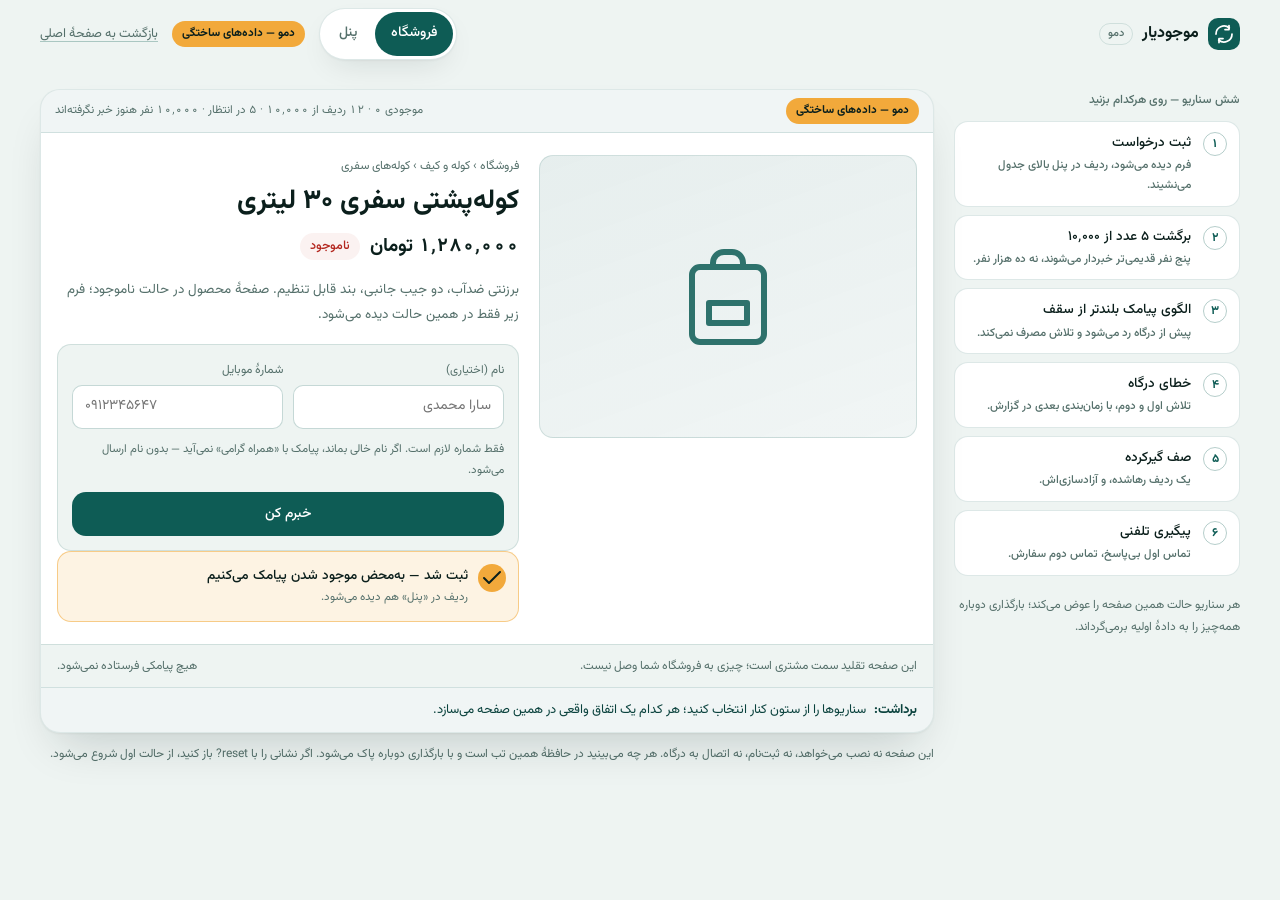
==== demo/index.html @ 9fe5d184 "CALL 4 audit repairs: delete pain section, single licence, derived demo counters, print + type fixes" ====
<!DOCTYPE html>
<html lang="fa-IR" dir="rtl">
<head>
<meta charset="utf-8">
<meta name="viewport" content="width=device-width, initial-scale=1">
<title>دمؤ موجودیار — فروشگاه و پنل، بدون نصب</title>
<meta name="description" content="دموی تعاملی موجودیار: فرم «خبرم کن» در فروشگاه و پنل مدیریت، با داده‌های ساختگی. هیچ پیامکی فرستاده نمی‌شود.">
<meta name="color-scheme" content="light">
<meta name="theme-color" content="#EEF4F2">
<link rel="preload" href="../fonts/Vazirmatn-Regular.woff2" as="font" type="font/woff2" crossorigin>
<link rel="preload" href="../fonts/Vazirmatn-Bold.woff2" as="font" type="font/woff2" crossorigin>
<style>
/* ===== tokens ===== */
@font-face{font-family:"Vazirmatn";src:url("../fonts/Vazirmatn-Regular.woff2") format("woff2");font-weight:400;font-style:normal;font-display:swap}
@font-face{font-family:"Vazirmatn";src:url("../fonts/Vazirmatn-Medium.woff2") format("woff2");font-weight:500;font-style:normal;font-display:swap}
@font-face{font-family:"Vazirmatn";src:url("../fonts/Vazirmatn-Bold.woff2") format("woff2");font-weight:700;font-style:normal;font-display:swap}
:root{
  --mjy-primary:#0E5C55;--mjy-primary-ink:#0A423D;--mjy-accent:#F2A93B;
  --mjy-bg:#EEF4F2;--mjy-surface:#FFFFFF;--mjy-ink:#0B1F1C;--mjy-muted:#55706B;
  --mjy-line:rgba(14,92,85,.14);--mjy-danger:#B3261E;
  --radius-lg:20px;--radius-md:14px;--radius-sm:10px;
  --tint:rgba(14,92,85,.06);--tint2:rgba(14,92,85,.10);
  --amber:rgba(242,169,59,.14);--danger-bg:rgba(179,38,30,.06);
  --shadow:0 1px 2px rgba(11,31,28,.04),0 12px 32px -12px rgba(11,31,28,.14);
  --shadow-lg:0 1px 2px rgba(11,31,28,.05),0 24px 48px -18px rgba(11,31,28,.2);
  --tap:44px;
}
*,*::before,*::after{box-sizing:border-box}
html{-webkit-text-size-adjust:100%}
body{margin:0;background:var(--mjy-bg);color:var(--mjy-ink);
  font-family:"Vazirmatn",system-ui,"Segoe UI",Tahoma,sans-serif;font-size:15px;line-height:1.85;text-align:start}
h1,h2,h3,p,ul,ol,figure{margin:0}
ul,ol{padding:0;list-style:none}
button,input,select{font:inherit;color:inherit}
button{background:none;border:0;padding:0;cursor:pointer}
:focus-visible{outline:2px solid var(--mjy-primary-ink);outline-offset:2px;border-radius:4px}
::selection{background:var(--tint2)}
.ltr{direction:ltr;unicode-bidi:isolate;display:inline-block;font-variant-numeric:tabular-nums}
.sr{position:absolute;inline-size:1px;block-size:1px;margin:-1px;padding:0;overflow:hidden;clip-path:inset(50%);white-space:nowrap;border:0}
[hidden]{display:none}
.num{font-variant-numeric:tabular-nums}

/* ===== shell ===== */
.dm-wrap{max-inline-size:1240px;margin-inline:auto;padding-inline:20px}
.dm-top{position:sticky;inset-block-start:0;z-index:30;background:var(--mjy-bg);
  border-block-end:1px solid transparent;transition:background-color .2s ease-out,border-color .2s ease-out}
.dm-top.is-stuck{background:rgba(255,255,255,.9);border-block-end-color:var(--mjy-line)}
@supports (backdrop-filter:blur(1px)){.dm-top.is-stuck{backdrop-filter:blur(14px) saturate(140%)}}
.dm-top-in{display:flex;align-items:center;gap:14px;flex-wrap:wrap;min-block-size:64px;padding-block:8px}
.dm-brand{display:inline-flex;align-items:center;gap:9px;font-weight:700;font-size:16px;color:var(--mjy-ink);text-decoration:none}
.dm-mark{display:grid;place-items:center;inline-size:32px;block-size:32px;border-radius:var(--radius-sm);background:var(--mjy-primary);color:#fff;flex:0 0 auto}
.dm-ver{font-size:11px;font-weight:500;color:var(--mjy-muted);border:1px solid var(--mjy-line);border-radius:999px;padding-inline:8px;line-height:1.9}
.dm-seg{margin-inline-start:auto;display:inline-flex;gap:2px;padding:3px;background:var(--mjy-surface);
  border:1px solid var(--mjy-line);border-radius:999px;box-shadow:var(--shadow)}
.dm-seg button{min-block-size:44px;padding-inline:16px;border-radius:999px;font-size:14px;font-weight:500;color:var(--mjy-muted);transition:background-color .16s ease-out,color .16s ease-out}
.dm-seg button[aria-selected="true"]{background:var(--mjy-primary);color:#fff}
.dm-seg button:hover{color:var(--mjy-ink)}
.dm-seg button[aria-selected="true"]:hover{color:#fff}
.dm-back{font-size:13px;color:var(--mjy-muted);text-decoration:underline;text-underline-offset:4px;text-decoration-color:rgba(14,92,85,.3);min-block-size:var(--tap);display:inline-flex;align-items:center}
.dm-back:hover{color:var(--mjy-primary-ink)}

.dm-main{display:grid;grid-template-columns:286px minmax(0,1fr);gap:20px;padding-block:20px 40px;align-items:start}

/* ===== rail ===== */
.dm-rail{display:grid;gap:8px;position:sticky;inset-block-start:84px}
.dm-rail h2{font-size:12px;font-weight:500;color:var(--mjy-muted);margin-block-end:2px}
.dm-rail-btn{display:grid;grid-template-columns:26px 1fr;gap:10px;align-items:start;text-align:start;
  background:var(--mjy-surface);border:1px solid var(--mjy-line);border-radius:var(--radius-md);
  padding:10px 12px;min-block-size:var(--tap);transition:border-color .16s ease-out,background-color .16s ease-out,transform .16s ease-out}
.dm-rail-btn:hover{border-color:rgba(14,92,85,.34);background:#fff}
.dm-rail-btn:active{transform:translateY(1px)}
.dm-rail-btn.is-running{border-color:var(--mjy-primary);background:var(--tint)}
.dm-rail-btn:disabled{opacity:.55;cursor:progress}
.dm-rail-n{display:grid;place-items:center;inline-size:24px;block-size:24px;border-radius:999px;border:1px solid rgba(14,92,85,.3);
  color:var(--mjy-primary);font-size:12px;font-weight:700;line-height:1}
.dm-rail-t{font-size:13.5px;font-weight:500;line-height:1.65}
.dm-rail-s{display:block;font-size:11.5px;color:var(--mjy-muted);line-height:1.7;margin-block-start:2px}

/* ===== frame ===== */
.dm-frame{position:relative;background:var(--mjy-surface);border:1px solid var(--mjy-line);
  border-radius:var(--radius-lg);box-shadow:var(--shadow-lg);overflow:hidden}
.dm-frame-bar{display:flex;align-items:center;gap:10px;flex-wrap:wrap;justify-content:space-between;
  padding:8px 14px;background:var(--tint);border-block-end:1px solid var(--mjy-line)}
.dm-badge{font-size:11.5px;font-weight:700;color:var(--mjy-ink);background:var(--mjy-accent);
  border-radius:999px;padding:2px 10px;line-height:1.9}
.dm-frame-state{font-size:11.5px;color:var(--mjy-muted);font-variant-numeric:tabular-nums}
.dm-pane-body{padding:16px}
.dm-pane-foot{display:flex;align-items:center;gap:8px;justify-content:space-between;flex-wrap:wrap;
  padding:10px 16px;border-block-start:1px solid var(--mjy-line);background:var(--mjy-bg);
  font-size:12px;color:var(--mjy-muted)}

/* ===== shop ===== */
.dm-shop{display:grid;grid-template-columns:minmax(0,.9fr) minmax(0,1.1fr);gap:20px;align-items:start;padding-block:6px}
.dm-media{display:grid;place-items:center;aspect-ratio:4/3;background:linear-gradient(160deg,var(--tint2),var(--tint));
  border:1px solid var(--mjy-line);border-radius:var(--radius-md);color:var(--mjy-primary)}
.dm-media svg{inline-size:46%;block-size:auto;max-inline-size:120px;opacity:.85}
.dm-crumb{font-size:12px;color:var(--mjy-muted);margin-block-end:6px}
.dm-prod-name{font-size:clamp(20px,2.4vw,27px);font-weight:700;line-height:1.4}
.dm-prod-meta{display:flex;align-items:center;gap:10px;flex-wrap:wrap;margin-block:8px 14px}
.dm-price{font-size:19px;font-weight:700;font-variant-numeric:tabular-nums}
.dm-stock{font-size:12.5px;font-weight:500;border-radius:999px;padding:2px 10px;line-height:1.9}
.dm-stock.out{color:var(--mjy-danger);background:var(--danger-bg)}
.dm-stock.in{color:var(--mjy-ink);background:var(--amber)}
.dm-desc{font-size:13.5px;color:var(--mjy-muted);max-inline-size:34em}
.dm-form{margin-block-start:16px;padding:14px;background:var(--mjy-bg);border:1px solid var(--mjy-line);border-radius:var(--radius-md);display:grid;gap:10px}
.dm-form-row{display:grid;grid-template-columns:1fr 1fr;gap:10px}
.dm-field{display:grid;gap:4px}
.dm-field label{font-size:12px;color:var(--mjy-muted)}
.dm-field label .opt{color:var(--mjy-muted);font-size:11.5px}
.dm-input{inline-size:100%;min-block-size:var(--tap);padding:8px 12px;background:var(--mjy-surface);
  border:1px solid rgba(14,92,85,.24);border-radius:var(--radius-sm);font-size:14px;line-height:1.7}
.dm-input:focus-visible{outline:2px solid var(--mjy-primary);outline-offset:1px}
.dm-input[aria-invalid="true"]{border-color:var(--mjy-danger)}
.dm-hint{font-size:11.5px;color:var(--mjy-muted)}
.dm-hint.err{color:var(--mjy-danger)}
.dm-btn{display:inline-flex;align-items:center;justify-content:center;gap:7px;min-block-size:var(--tap);
  padding:8px 18px;background:var(--mjy-primary);color:#fff;border:1px solid transparent;border-radius:var(--radius-md);
  font-size:14px;font-weight:500;line-height:1.6;transition:background-color .16s ease-out,transform .16s ease-out}
.dm-btn:hover{background:var(--mjy-primary-ink)}
.dm-btn:active{transform:translateY(1px)}
.dm-btn:focus-visible{outline:2px solid var(--mjy-accent);outline-offset:-6px}
.dm-btn--ghost{background:transparent;color:var(--mjy-primary-ink);border-color:var(--mjy-line)}
.dm-btn--ghost:hover{background:var(--tint);border-color:rgba(14,92,85,.3)}
.dm-btn--sm{min-block-size:44px;padding-inline:12px;font-size:13px;border-radius:var(--radius-sm)}
.dm-btn--block{inline-size:100%}
.dm-btn[disabled]{opacity:.5;cursor:not-allowed}
.dm-success{display:grid;grid-template-columns:auto 1fr;gap:10px;padding:12px;background:var(--amber);
  border:1px solid rgba(242,169,59,.55);border-radius:var(--radius-md)}
.dm-success-mark{display:grid;place-items:center;inline-size:28px;block-size:28px;border-radius:999px;background:var(--mjy-accent);color:var(--mjy-ink)}
.dm-success p{font-size:13.5px;font-weight:500;line-height:1.75}
.dm-success small{display:block;font-size:11.5px;color:var(--mjy-muted)}

/* ===== panel ===== */
.dm-tiles{display:grid;grid-template-columns:repeat(5,minmax(0,1fr));gap:8px;margin-block-end:14px}
.dm-tile{background:var(--mjy-bg);border:1px solid var(--mjy-line);border-radius:var(--radius-md);padding:10px 12px}
.dm-tile b{display:block;font-size:20px;font-weight:700;line-height:1.4;font-variant-numeric:tabular-nums}
.dm-tile span{font-size:11.5px;color:var(--mjy-muted);line-height:1.7}
.dm-tile--accent b{color:var(--mjy-primary)}
.dm-panel-grid{display:grid;grid-template-columns:minmax(0,1fr) 300px;gap:16px;align-items:start}
.dm-toolbar{display:flex;flex-wrap:wrap;align-items:center;gap:8px;margin-block-end:10px}
.dm-toolbar .spacer{margin-inline-start:auto}
.dm-select{min-block-size:44px;padding:4px 10px;background:var(--mjy-surface);border:1px solid var(--mjy-line);border-radius:var(--radius-sm);font-size:13px}
.dm-count{font-size:12px;color:var(--mjy-muted);font-variant-numeric:tabular-nums}
.dm-bulk{display:none;align-items:center;gap:8px;flex-wrap:wrap;padding:8px 10px;margin-block-end:10px;
  background:var(--tint);border:1px solid rgba(14,92,85,.22);border-radius:var(--radius-sm);font-size:13px}
.dm-bulk.on{display:flex}

.dm-table-wrap{overflow-x:auto;border:1px solid var(--mjy-line);border-radius:var(--radius-md)}
.dm-table{inline-size:100%;border-collapse:collapse;font-size:13px;min-inline-size:620px}
.dm-table caption{text-align:start;font-size:11.5px;color:var(--mjy-muted);padding:8px 10px 6px}
.dm-table th,.dm-table td{padding:8px 10px;border-block-end:1px solid var(--mjy-line);text-align:start;vertical-align:middle}
.dm-table thead th{background:var(--tint);font-size:11.5px;font-weight:500;color:var(--mjy-muted);white-space:nowrap;position:sticky;inset-block-start:0}
.dm-table tbody tr:last-child td{border-block-end:0}
.dm-table tbody tr:hover td{background:rgba(14,92,85,.035)}
.dm-table td.nm{font-weight:500}
.dm-table .anon{color:var(--mjy-muted);font-weight:400}
.dm-sort{display:inline-flex;align-items:center;gap:5px;font:inherit;color:inherit;min-block-size:44px}
.dm-sort:hover{color:var(--mjy-ink)}
.dm-sort svg{opacity:.45}
.dm-sort[aria-sort="ascending"] svg,.dm-sort[aria-sort="descending"] svg{opacity:1;color:var(--mjy-primary)}
.dm-check{inline-size:20px;block-size:20px;accent-color:var(--mjy-primary);margin:0}
.dm-checkwrap{display:grid;place-items:center;min-inline-size:44px;min-block-size:44px;margin:-11px 0;cursor:pointer}

.dm-pill{display:inline-block;font-size:11.5px;font-weight:500;line-height:1.9;border-radius:999px;padding:1px 9px;border:1px solid transparent;white-space:nowrap}
.p-wait{color:var(--mjy-muted);background:rgba(14,92,85,.07)}
.p-queue{color:var(--mjy-primary-ink);background:var(--tint2)}
.p-sent{color:var(--mjy-ink);background:var(--amber);border-color:rgba(242,169,59,.5)}
.p-fail{color:var(--mjy-danger);background:var(--danger-bg);border-color:rgba(179,38,30,.28)}
.p-block{color:var(--mjy-danger);background:transparent;border-color:rgba(179,38,30,.45);border-style:dashed}
.p-cancel{color:var(--mjy-muted);background:transparent;border-color:var(--mjy-line)}
.p-closed{color:var(--mjy-muted);background:transparent;border-color:rgba(14,92,85,.3)}

.dm-detail td{background:var(--mjy-bg);padding:12px}
.dm-detail-in{display:grid;gap:10px;max-inline-size:60em}
.dm-kv{display:flex;flex-wrap:wrap;gap:6px 18px;font-size:12px;color:var(--mjy-muted)}
.dm-kv b{color:var(--mjy-ink);font-weight:500;font-variant-numeric:tabular-nums}
.dm-explain{font-size:13px;line-height:1.85}
.dm-explain strong{font-weight:700}
.dm-pre{margin:0;direction:ltr;text-align:start;unicode-bidi:isolate;font-family:ui-monospace,SFMono-Regular,Menlo,monospace;
  font-size:11.5px;line-height:1.7;color:var(--mjy-muted);background:var(--mjy-surface);border:1px solid var(--mjy-line);
  border-radius:var(--radius-sm);padding:8px 10px;overflow-x:auto;white-space:pre-wrap;word-break:break-word}
.dm-call{display:flex;flex-wrap:wrap;gap:8px;align-items:center}
.dm-call-log{font-size:12px;color:var(--mjy-muted)}
.dm-call-log b{color:var(--mjy-ink);font-weight:500}

/* ===== side panels ===== */
.dm-side{display:grid;gap:12px}
.dm-card{background:var(--mjy-surface);border:1px solid var(--mjy-line);border-radius:var(--radius-md);padding:12px}
.dm-card h3{font-size:12px;font-weight:500;color:var(--mjy-muted);margin-block-end:8px;display:flex;align-items:center;justify-content:space-between;gap:8px}
.dm-qrow{display:flex;align-items:baseline;justify-content:space-between;gap:8px;padding-block:4px;font-size:12.5px;color:var(--mjy-muted);border-block-end:1px dashed var(--mjy-line)}
.dm-qrow:last-of-type{border-block-end:0}
.dm-qrow b{color:var(--mjy-ink);font-weight:500;font-variant-numeric:tabular-nums}
.dm-abandoned{margin-block-start:8px;padding:8px;border-radius:var(--radius-sm);background:var(--danger-bg);
  border:1px solid rgba(179,38,30,.28);font-size:12px;color:var(--mjy-danger);display:grid;gap:6px}
.dm-log{display:grid;gap:8px;max-block-size:420px;overflow-y:auto}
.dm-ev{border:1px solid var(--mjy-line);border-radius:var(--radius-sm);padding:8px 10px;font-size:12px;line-height:1.8;background:var(--mjy-surface)}
.dm-ev-t{display:flex;gap:6px;align-items:baseline;justify-content:space-between}
.dm-ev-t b{font-weight:500}
.dm-ev-time{font-size:10.5px;color:var(--mjy-muted);font-variant-numeric:tabular-nums;flex:0 0 auto}
.dm-ev p{color:var(--mjy-muted);margin-block-start:2px}
.dm-ev--ok{border-color:rgba(242,169,59,.5);background:rgba(242,169,59,.07)}
.dm-ev--warn{border-color:rgba(179,38,30,.28);background:var(--danger-bg)}
.dm-ev--warn .dm-ev-t b{color:var(--mjy-danger)}
.dm-empty{font-size:12px;color:var(--mjy-muted)}

/* ===== takeaway ===== */
.dm-take{display:flex;gap:8px;align-items:flex-start;padding:10px 16px;border-block-start:1px solid var(--mjy-line);
  background:var(--tint);font-size:13px;color:var(--mjy-primary-ink)}
.dm-take b{font-weight:700;flex:0 0 auto}

.dm-note{font-size:12px;color:var(--mjy-muted);margin-block-start:10px;line-height:1.9}
.dm-note a{color:var(--mjy-primary);text-underline-offset:4px}

@media (max-width:1000px){
  .dm-main{grid-template-columns:1fr}
  .dm-rail{position:static;grid-template-columns:1fr 1fr;gap:8px}
  .dm-rail h2{grid-column:1 / -1}
  .dm-panel-grid{grid-template-columns:1fr}
  .dm-shop{grid-template-columns:1fr}
  .dm-media{aspect-ratio:16/9}
  .dm-tiles{grid-template-columns:repeat(2,1fr)}
}
@media (max-width:620px){
  .dm-wrap{padding-inline:14px}
  .dm-rail{grid-template-columns:1fr}
  .dm-seg button{padding-inline:12px;font-size:13px}
  .dm-form-row{grid-template-columns:1fr}
  .dm-tiles{grid-template-columns:repeat(2,1fr)}
  .dm-tile b{font-size:18px}
}
@media (prefers-reduced-motion:reduce){
  *,*::before,*::after{animation-duration:.01ms;transition-duration:.01ms}
}
@media print{
  .dm-rail,.dm-seg,.dm-back{display:none}
  .dm-frame{box-shadow:none}
}
</style>
</head>
<body>

<a class="sr" href="#stage">رفتن به دمو</a>

<header class="dm-top" id="top">
  <div class="dm-wrap dm-top-in">
    <a class="dm-brand" href="../index.html">
      <span class="dm-mark" aria-hidden="true">
        <svg width="24" height="24" viewBox="0 0 24 24" fill="none" stroke="currentColor" stroke-width="1.75" stroke-linecap="round" stroke-linejoin="round" aria-hidden="true"><path d="M4 12a8 8 0 0 1 13.3-6"></path><path d="M20 12a8 8 0 0 1-13.3 6"></path><path d="M17 3.5v4h-4"></path><path d="M7 20.5v-4h4"></path></svg>
      </span>
      <span>موجودیار</span>
      <span class="dm-ver">دمو</span>
    </a>

    <div class="dm-seg" role="tablist" aria-label="سطح دمو">
      <button type="button" role="tab" id="tab-shop" aria-controls="pane-shop" aria-selected="true">فروشگاه</button>
      <button type="button" role="tab" id="tab-panel" aria-controls="pane-panel" aria-selected="false" tabindex="-1">پنل</button>
    </div>

    <span class="dm-badge">دمو — داده‌های ساختگی</span>
    <a class="dm-back" href="../index.html#demo">بازگشت به صفحهٔ اصلی</a>
  </div>
</header>

<main class="dm-wrap dm-main">

  <!-- scenario rail -->
  <aside class="dm-rail" aria-labelledby="rail-title">
    <h2 id="rail-title">شش سناریو — روی هرکدام بزنید</h2>

    <button type="button" class="dm-rail-btn" data-sc="1">
      <span class="dm-rail-n" aria-hidden="true">۱</span>
      <span class="dm-rail-t">ثبت درخواست<span class="dm-rail-s">فرم دیده می‌شود، ردیف در پنل بالای جدول می‌نشیند.</span></span>
    </button>
    <button type="button" class="dm-rail-btn" data-sc="2">
      <span class="dm-rail-n" aria-hidden="true">۲</span>
      <span class="dm-rail-t">برگشت ۵ عدد از ۱۰٬۰۰۰<span class="dm-rail-s">پنج نفر قدیمی‌تر خبردار می‌شوند، نه ده هزار نفر.</span></span>
    </button>
    <button type="button" class="dm-rail-btn" data-sc="3">
      <span class="dm-rail-n" aria-hidden="true">۳</span>
      <span class="dm-rail-t">الگوی پیامک بلندتر از سقف<span class="dm-rail-s">پیش از درگاه رد می‌شود و تلاش مصرف نمی‌کند.</span></span>
    </button>
    <button type="button" class="dm-rail-btn" data-sc="4">
      <span class="dm-rail-n" aria-hidden="true">۴</span>
      <span class="dm-rail-t">خطای درگاه<span class="dm-rail-s">تلاش اول و دوم، با زمان‌بندی بعدی در گزارش.</span></span>
    </button>
    <button type="button" class="dm-rail-btn" data-sc="5">
      <span class="dm-rail-n" aria-hidden="true">۵</span>
      <span class="dm-rail-t">صف گیرکرده<span class="dm-rail-s">یک ردیف رهاشده، و آزادسازی‌اش.</span></span>
    </button>
    <button type="button" class="dm-rail-btn" data-sc="6">
      <span class="dm-rail-n" aria-hidden="true">۶</span>
      <span class="dm-rail-t">پیگیری تلفنی<span class="dm-rail-s">تماس اول بی‌پاسخ، تماس دوم سفارش.</span></span>
    </button>

    <p class="dm-note">هر سناریو حالت همین صفحه را عوض می‌کند؛ بارگذاری دوباره همه‌چیز را به دادهٔ اولیه برمی‌گرداند.</p>
  </aside>

  <!-- stage -->
  <div id="stage">
    <div class="dm-frame" id="frame">
      <div class="dm-frame-bar">
        <p class="dm-badge">دمو — داده‌های ساختگی</p>
        <p class="dm-frame-state" id="frame-state"></p>
      </div>

      <!-- ============ SHOP ============ -->
      <section id="pane-shop" role="tabpanel" aria-labelledby="tab-shop">
        <div class="dm-pane-body">
          <div class="dm-shop">
            <div class="dm-media" aria-hidden="true">
              <svg width="24" height="24" viewBox="0 0 24 24" fill="none" stroke="currentColor" stroke-width="1.2" stroke-linecap="round" stroke-linejoin="round" aria-hidden="true">
                <path d="M9 6V5.2A2.2 2.2 0 0 1 11.2 3h1.6A2.2 2.2 0 0 1 15 5.2V6"></path>
                <path d="M6.4 6h11.2A1.6 1.6 0 0 1 19.2 7.6v11.8a1.6 1.6 0 0 1-1.6 1.6H6.4a1.6 1.6 0 0 1-1.6-1.6V7.6A1.6 1.6 0 0 1 6.4 6Z"></path>
                <path d="M8.2 13.2h7.6v4H8.2z"></path>
                <path d="M4.8 10.4v4.6M19.2 10.4v4.6"></path>
              </svg>
            </div>
            <div>
              <p class="dm-crumb">فروشگاه › کوله و کیف › کوله‌های سفری</p>
              <h1 class="dm-prod-name">کوله‌پشتی سفری ۳۰ لیتری</h1>
              <div class="dm-prod-meta">
                <span class="dm-price">۱٬۲۸۰٬۰۰۰ تومان</span>
                <span class="dm-stock out" id="shop-stock">ناموجود</span>
              </div>
              <p class="dm-desc">برزنتی ضدآب، دو جیب جانبی، بند قابل تنظیم. صفحهٔ محصول در حالت ناموجود؛ فرم زیر فقط در همین حالت دیده می‌شود.</p>

              <form class="dm-form" id="shop-form" novalidate>
                <div class="dm-form-row">
                  <div class="dm-field">
                    <label for="shop-name">نام <span class="opt">(اختیاری)</span></label>
                    <input class="dm-input" id="shop-name" name="name" type="text" autocomplete="off" placeholder="سارا محمدی">
                  </div>
                  <div class="dm-field">
                    <label for="shop-tel">شمارهٔ موبایل</label>
                    <input class="dm-input" id="shop-tel" name="tel" type="tel" inputmode="tel" autocomplete="off" placeholder="۰۹۱۲۳۴۵۶۴۷" aria-describedby="shop-hint">
                  </div>
                </div>
                <p class="dm-hint" id="shop-hint">فقط شماره لازم است. اگر نام خالی بماند، پیامک با «همراه گرامی» نمی‌آید — بدون نام ارسال می‌شود.</p>
                <button class="dm-btn dm-btn--block" type="submit" id="shop-submit">خبرم کن</button>
              </form>

              <div class="dm-success" id="shop-success" role="status" aria-live="polite" hidden>
                <span class="dm-success-mark" aria-hidden="true">
                  <svg width="24" height="24" viewBox="0 0 24 24" fill="none" stroke="currentColor" stroke-width="2" stroke-linecap="round" stroke-linejoin="round" aria-hidden="true"><path d="M20 6 9 17l-5-5"></path></svg>
                </span>
                <div>
                  <p id="shop-success-text">ثبت شد — به‌محض موجود شدن پیامک می‌کنیم</p>
                  <small id="shop-success-meta">ردیف در «پنل» هم دیده می‌شود.</small>
                </div>
              </div>
            </div>
          </div>
        </div>
        <p class="dm-pane-foot">
          <span>این صفحه تقلید سمت مشتری است؛ چیزی به فروشگاه شما وصل نیست.</span>
          <span>هیچ پیامکی فرستاده نمی‌شود.</span>
        </p>
      </section>

      <!-- ============ PANEL ============ -->
      <section id="pane-panel" role="tabpanel" aria-labelledby="tab-panel">
        <div class="dm-pane-body">
          <div class="dm-tiles" id="tiles"><div class="dm-tile dm-tile--accent"><b>۵</b><span>در انتظار</span></div><div class="dm-tile"><b>۱</b><span>در صف</span></div><div class="dm-tile"><b>۲</b><span>ارسال‌شده</span></div><div class="dm-tile"><b>۱</b><span>ناموفق</span></div><div class="dm-tile"><b>۱</b><span>متوقف‌شده</span></div></div>

          <div class="dm-panel-grid">
            <div>
              <div class="dm-toolbar">
                <label class="dm-count" for="filter">وضعیت</label>
                <select class="dm-select" id="filter">
                  <option value="all">همه</option>
                  <option value="waiting">در انتظار</option>
                  <option value="queued">در صف</option>
                  <option value="sent">پیام ارسال شد</option>
                  <option value="failed">ناموفق</option>
                  <option value="blocked">متوقف‌شده</option>
                  <option value="cancelled">لغوشده</option>
                  <option value="closed">بسته</option>
                </select>
                <span class="dm-count" id="shown-count">۱۲ ردیف</span>
                <span class="spacer"></span>
                <button class="dm-btn dm-btn--ghost dm-btn--sm" type="button" id="csv">خروجی <span lang="en" dir="ltr" class="ltr">CSV</span></button>
              </div>

              <div class="dm-bulk" id="bulk">
                <span id="bulk-count">۰ ردیف انتخاب شده</span>
                <button class="dm-btn dm-btn--sm" type="button" id="bulk-retry">تلاش دوباره</button>
                <span class="dm-count">فقط ردیف‌های ناموفق و متوقف‌شده دوباره در صف می‌نشینند.</span>
              </div>

              <div class="dm-table-wrap">
                <table class="dm-table">
                  <caption>لیست انتظار — <span id="total-caption">نمایش ۱۲ ردیف از ۱۰٬۰۰۰ ثبت‌شده</span></caption>
                  <thead>
                    <tr>
                      <th scope="col"><input class="dm-check" type="checkbox" id="check-all" aria-label="انتخاب همهٔ ردیف‌ها"></th>
                      <th scope="col">نام</th>
                      <th scope="col">موبایل</th>
                      <th scope="col">
                        <button type="button" class="dm-sort" id="sort-date" aria-sort="descending">
                          تاریخ
                          <svg width="24" height="24" viewBox="0 0 24 24" fill="none" stroke="currentColor" stroke-width="1.75" stroke-linecap="round" stroke-linejoin="round" aria-hidden="true"><path d="M12 5v14M6 13l6 6 6-6"></path></svg>
                        </button>
                      </th>
                      <th scope="col">
                        <button type="button" class="dm-sort" id="sort-status" aria-sort="none">
                          وضعیت
                          <svg width="24" height="24" viewBox="0 0 24 24" fill="none" stroke="currentColor" stroke-width="1.75" stroke-linecap="round" stroke-linejoin="round" aria-hidden="true"><path d="M12 5v14M6 13l6 6 6-6"></path></svg>
                        </button>
                      </th>
                      <th scope="col"><span class="sr">جزئیات</span></th>
                    </tr>
                  </thead>
                  <tbody id="wl-body"><tr data-id="2"><td><label class="dm-checkwrap" title="انتخاب ردیف"><input class="dm-check" type="checkbox" data-sel="2" aria-label="انتخاب علی رضایی"></label></td><td class="nm">علی رضایی</td><td class="num">۰۹۳۵…۵۶</td><td class="num">۱۴۰۵/۰۸/۱۲</td><td><span class="dm-pill p-queue">در صف</span></td><td><button type="button" class="dm-btn dm-btn--ghost dm-btn--sm" data-open="2" aria-expanded="false">جزئیات</button></td></tr><tr data-id="1"><td><label class="dm-checkwrap" title="انتخاب ردیف"><input class="dm-check" type="checkbox" data-sel="1" aria-label="انتخاب سارا محمدی"></label></td><td class="nm">سارا محمدی</td><td class="num">۰۹۱۲…۴۷</td><td class="num">۱۴۰۵/۰۸/۱۲</td><td><span class="dm-pill p-wait">در انتظار</span></td><td><button type="button" class="dm-btn dm-btn--ghost dm-btn--sm" data-open="1" aria-expanded="false">جزئیات</button></td></tr><tr data-id="4"><td><label class="dm-checkwrap" title="انتخاب ردیف"><input class="dm-check" type="checkbox" data-sel="4" aria-label="انتخاب حسین کریمی"></label></td><td class="nm">حسین کریمی</td><td class="num">۰۹۰۱…۹۰</td><td class="num">۱۴۰۵/۰۸/۱۱</td><td><span class="dm-pill p-sent">پیام ارسال شد</span></td><td><button type="button" class="dm-btn dm-btn--ghost dm-btn--sm" data-open="4" aria-expanded="false">جزئیات</button></td></tr><tr data-id="3"><td><label class="dm-checkwrap" title="انتخاب ردیف"><input class="dm-check" type="checkbox" data-sel="3" aria-label="انتخاب مریم احمدی"></label></td><td class="nm">مریم احمدی</td><td class="num">۰۹۱۹…۶۷</td><td class="num">۱۴۰۵/۰۸/۱۱</td><td><span class="dm-pill p-wait">در انتظار</span></td><td><button type="button" class="dm-btn dm-btn--ghost dm-btn--sm" data-open="3" aria-expanded="false">جزئیات</button></td></tr><tr data-id="6"><td><label class="dm-checkwrap" title="انتخاب ردیف"><input class="dm-check" type="checkbox" data-sel="6" aria-label="انتخاب ۰۹۱۲۹۹۰۱۲۳"></label></td><td class="nm"><span class="anon">بدون نام</span></td><td class="num">۰۹۱۲…۲۳</td><td class="num">۱۴۰۵/۰۸/۱۰</td><td><span class="dm-pill p-fail">ناموفق</span></td><td><button type="button" class="dm-btn dm-btn--ghost dm-btn--sm" data-open="6" aria-expanded="false">جزئیات</button></td></tr><tr data-id="5"><td><label class="dm-checkwrap" title="انتخاب ردیف"><input class="dm-check" type="checkbox" data-sel="5" aria-label="انتخاب نگار موسوی"></label></td><td class="nm">نگار موسوی</td><td class="num">۰۹۳۷…۹۱</td><td class="num">۱۴۰۵/۰۸/۱۰</td><td><span class="dm-pill p-wait">در انتظار</span></td><td><button type="button" class="dm-btn dm-btn--ghost dm-btn--sm" data-open="5" aria-expanded="false">جزئیات</button></td></tr><tr data-id="8"><td><label class="dm-checkwrap" title="انتخاب ردیف"><input class="dm-check" type="checkbox" data-sel="8" aria-label="انتخاب الهام صادقی"></label></td><td class="nm">الهام صادقی</td><td class="num">۰۹۳۰…۵۵</td><td class="num">۱۴۰۵/۰۸/۰۹</td><td><span class="dm-pill p-sent">پیام ارسال شد</span></td><td><button type="button" class="dm-btn dm-btn--ghost dm-btn--sm" data-open="8" aria-expanded="false">جزئیات</button></td></tr><tr data-id="7"><td><label class="dm-checkwrap" title="انتخاب ردیف"><input class="dm-check" type="checkbox" data-sel="7" aria-label="انتخاب رضا کاظمی"></label></td><td class="nm">رضا کاظمی</td><td class="num">۰۹۱۳…۵۶</td><td class="num">۱۴۰۵/۰۸/۰۹</td><td><span class="dm-pill p-wait">در انتظار</span></td><td><button type="button" class="dm-btn dm-btn--ghost dm-btn--sm" data-open="7" aria-expanded="false">جزئیات</button></td></tr><tr data-id="10"><td><label class="dm-checkwrap" title="انتخاب ردیف"><input class="dm-check" type="checkbox" data-sel="10" aria-label="انتخاب زهرا شریفی"></label></td><td class="nm">زهرا شریفی</td><td class="num">۰۹۱۶…۹۹</td><td class="num">۱۴۰۵/۰۸/۰۸</td><td><span class="dm-pill p-cancel">لغوشده</span></td><td><button type="button" class="dm-btn dm-btn--ghost dm-btn--sm" data-open="10" aria-expanded="false">جزئیات</button></td></tr><tr data-id="9"><td><label class="dm-checkwrap" title="انتخاب ردیف"><input class="dm-check" type="checkbox" data-sel="9" aria-label="انتخاب مهدی نوری"></label></td><td class="nm">مهدی نوری</td><td class="num">۰۹۱۵…۲۲</td><td class="num">۱۴۰۵/۰۸/۰۸</td><td><span class="dm-pill p-block">متوقف‌شده</span></td><td><button type="button" class="dm-btn dm-btn--ghost dm-btn--sm" data-open="9" aria-expanded="false">جزئیات</button></td></tr><tr data-id="12"><td><label class="dm-checkwrap" title="انتخاب ردیف"><input class="dm-check" type="checkbox" data-sel="12" aria-label="انتخاب ۰۹۳۸۸۸۹۹۰۰"></label></td><td class="nm"><span class="anon">بدون نام</span></td><td class="num">۰۹۳۸…۰۰</td><td class="num">۱۴۰۵/۰۸/۰۷</td><td><span class="dm-pill p-closed">بسته</span></td><td><button type="button" class="dm-btn dm-btn--ghost dm-btn--sm" data-open="12" aria-expanded="false">جزئیات</button></td></tr><tr data-id="11"><td><label class="dm-checkwrap" title="انتخاب ردیف"><input class="dm-check" type="checkbox" data-sel="11" aria-label="انتخاب امیر تهرانی"></label></td><td class="nm">امیر تهرانی</td><td class="num">۰۹۱۱…۴۴</td><td class="num">۱۴۰۵/۰۸/۰۷</td><td><span class="dm-pill p-wait">در انتظار</span></td><td><button type="button" class="dm-btn dm-btn--ghost dm-btn--sm" data-open="11" aria-expanded="false">جزئیات</button></td></tr></tbody>
                </table>
              </div>

              <p class="dm-note">خروجی <span lang="en" dir="ltr" class="ltr">CSV</span> با <span class="ltr" dir="ltr">UTF-8 BOM</span> ساخته می‌شود؛ همان چیزی که اکسل فارسی بدون کدگذاری درست باز می‌کند.</p>
            </div>

            <div class="dm-side">
              <div class="dm-card">
                <h3>صف <span class="dm-count" id="queue-total"></span></h3>
                <div id="queue"><div class="dm-qrow"><span>آمادهٔ ارسال</span><b>۱</b></div><div class="dm-qrow"><span>زمان‌بندی‌شده</span><b>۱</b></div><div class="dm-qrow"><span>در حال ارسال</span><b>۰</b></div><div class="dm-qrow"><span>ناموفق</span><b>۰</b></div><div class="dm-qrow"><span>متوقف‌شده</span><b>۱</b></div></div>
                <div class="dm-abandoned" id="abandoned" hidden>
                  <span id="abandoned-text">۱ ردیف رهاشده</span>
                  <button class="dm-btn dm-btn--sm" type="button" id="release">آزادسازی</button>
                </div>
              </div>

              <div class="dm-card">
                <h3>گزارش رویدادها <span class="dm-count" id="log-count"></span></h3>
                <div class="dm-log" id="log"><div class="dm-ev dm-ev--info"><div class="dm-ev-t"><b>پایش موجودی اجرا شد.</b><span class="dm-ev-time">۱۴:۰۵</span></div><p>موجودی «کوله‌پشتی سفری ۳۰ لیتری» صفر است؛ لیست انتظار بسته می‌ماند.</p></div><div class="dm-ev dm-ev--info"><div class="dm-ev-t"><b>پنل باز شد.</b><span class="dm-ev-time">۱۴:۰۶</span></div><p>داده‌های این صفحه ساختگی‌اند و در حافظهٔ همین تب می‌مانند.</p></div></div>
              </div>
            </div>
          </div>
        </div>
        <p class="dm-pane-foot">
          <span>پنل تقلیدی است؛ هیچ نوشتنی در دیتابیس رخ نمی‌دهد.</span>
          <span>هیچ پیامکی فرستاده نمی‌شود.</span>
        </p>
      </section>

      <p class="dm-take" id="takeaway">
        <b>برداشت:</b>
        <span id="takeaway-text">سناریوها را از ستون کنار انتخاب کنید؛ هر کدام یک اتفاق واقعی در همین صفحه می‌سازد.</span>
      </p>
      <p class="sr" id="live" aria-live="polite"></p>
    </div>

    <noscript>
      <p class="dm-note">این دمو به <span class="ltr" dir="ltr">JavaScript</span> نیاز دارد: جدول، صف و سناریوها با آن ساخته می‌شوند. عددهای اندازه‌گیری‌شدهٔ افزونه در <a href="../index.html#perf">صفحهٔ اصلی</a> آمده است.</p>
    </noscript>

    <p class="dm-note">این صفحه نه نصب می‌خواهد، نه ثبت‌نام، نه اتصال به درگاه. هر چه می‌بینید در حافظهٔ همین تب است و با بارگذاری دوباره پاک می‌شود. اگر نشانی را با <span class="ltr" dir="ltr">?reset</span> باز کنید، از حالت اول شروع می‌شود.</p>
  </div>
</main>

<script>
(function () {
  "use strict";

  /* ---------- helpers ---------- */
  var FA = "۰۱۲۳۴۵۶۷۸۹";
  function toFa(n) {
    return String(n).replace(/\B(?=(\d{3})+(?!\d))/g, "٬").replace(/\d/g, function (d) { return FA[+d]; });
  }
  function dFa(n) {
    return String(n).replace(/\d/g, function (d) { return FA[+d]; });
  }
  function esc(s) {
    return String(s == null ? "" : s).replace(/[&<>"']/g, function (c) {
      return { "&": "&amp;", "<": "&lt;", ">": "&gt;", '"': "&quot;", "'": "&#39;" }[c];
    });
  }
  function mask(phone) { return phone.slice(0, 4) + "…" + phone.slice(-2); }
  function wait(ms) { return new Promise(function (r) { setTimeout(r, ms); }); }
  function clock() {
    var m = S.clock; S.clock = m + 1;
    return toFa(String(Math.floor(m / 60)) + ":" + String(m % 60).padStart(2, "0")); 
  }

  var ST = {
    waiting: { fa: "در انتظار", cls: "p-wait" },
    queued: { fa: "در صف", cls: "p-queue" },
    sent: { fa: "پیام ارسال شد", cls: "p-sent" },
    failed: { fa: "ناموفق", cls: "p-fail" },
    blocked: { fa: "متوقف‌شده", cls: "p-block" },
    cancelled: { fa: "لغوشده", cls: "p-cancel" },
    closed: { fa: "بسته", cls: "p-closed" }
  };
  var ORDER = { failed: 0, blocked: 0, queued: 1, waiting: 2, sent: 3, closed: 4, cancelled: 5 };

  /* ---------- seed ---------- */
  function row(id, name, phone, d, status, extra) {
    var r = {
      id: id, name: name, phone: phone, d: d, k: d.replace(/[۰-۹]/g, function (c) { return FA.indexOf(c); }),
      status: status, attempts: 0, next: null, err: null, abandoned: false, calls: []
    };
    return Object.assign(r, extra || {});
  }

  function seed() {
    return {
      stock: 0,
      waitlistTotal: 10000,
      notified: 0,
      clock: 14 * 60 + 6,
      seq: 13,
      sort: { by: "date", dir: "desc" },
      filter: "all",
      selected: [],
      open: null,
      rows: [
        row(1, "سارا محمدی", "۰۹۱۲۳۴۵۶۴۷", "۱۴۰۵/۰۸/۱۲", "waiting"),
        row(2, "علی رضایی", "۰۹۳۵۲۲۳۴۵۶", "۱۴۰۵/۰۸/۱۲", "queued"),
        row(3, "مریم احمدی", "۰۹۱۹۴۴۵۶۶۷", "۱۴۰۵/۰۸/۱۱", "waiting"),
        row(4, "حسین کریمی", "۰۹۰۱۵۶۷۸۹۰", "۱۴۰۵/۰۸/۱۱", "sent"),
        row(5, "نگار موسوی", "۰۹۳۷۶۶۷۸۹۱", "۱۴۰۵/۰۸/۱۰", "waiting"),
        row(6, "", "۰۹۱۲۹۹۰۱۲۳", "۱۴۰۵/۰۸/۱۰", "failed", {
          attempts: 2, next: "۱۴:۳۵",
          err: {
            fa: "درگاه پاسخ خطا داد. ارسال با عقب‌نشینی دوباره زمان‌بندی شد؛ نیازی به کار شما نیست.",
            raw: 'HTTP 401  {"status":"error","message":"Invalid token"}'
          }
        }),
        row(7, "رضا کاظمی", "۰۹۱۳۱۲۳۴۵۶", "۱۴۰۵/۰۸/۰۹", "waiting"),
        row(8, "الهام صادقی", "۰۹۳۰۸۸۷۷۵۵", "۱۴۰۵/۰۸/۰۹", "sent"),
        row(9, "مهدی نوری", "۰۹۱۵۴۴۳۳۲۲", "۱۴۰۵/۰۸/۰۸", "blocked", {
          err: {
            fa: "الگوی پیامک از سقف بلندتر است: مقدار {2} ۵۳ کاراکتر، سقف ۲۵. الگو را در درگاه کوتاه کنید؛ تا آن موقع هیچ ارسالی تلاش نمی‌شود.",
            raw: "SMS_BLOCKED  reason=body_len(2)=53 > limit=25  attempt=0"
          }
        }),
        row(10, "زهرا شریفی", "۰۹۱۶۷۷۸۸۹۹", "۱۴۰۵/۰۸/۰۸", "cancelled"),
        row(11, "امیر تهرانی", "۰۹۱۱۲۲۳۳۴۴", "۱۴۰۵/۰۸/۰۷", "waiting"),
        row(12, "", "۰۹۳۸۸۸۹۹۰۰", "۱۴۰۵/۰۸/۰۷", "closed")
      ],
      log: [
        { kind: "info", time: "۱۴:۰۵", title: "پایش موجودی اجرا شد.", detail: "موجودی «کوله‌پشتی سفری ۳۰ لیتری» صفر است؛ لیست انتظار بسته می‌ماند." },
        { kind: "info", time: "۱۴:۰۶", title: "پنل باز شد.", detail: "داده‌های این صفحه ساختگی‌اند و در حافظهٔ همین تب می‌مانند." }
      ]
    };
  }

  /* ---------- the reducer: every number on screen comes from here ---------- */
  function derive(s) {
    var c = { waiting: 0, queued: 0, sent: 0, failed: 0, blocked: 0, cancelled: 0, closed: 0 };
    var q = { ready: 0, scheduled: 0, processing: 0, failed: 0, blocked: 0 };
    s.rows.forEach(function (r) {
      c[r.status] += 1;
      if (r.abandoned) { q.processing += 1; return; }
      if (r.status === "queued") { q.ready += 1; return; }
      if (r.status === "failed") { if (r.next) { q.scheduled += 1; } else { q.failed += 1; } return; }
      if (r.status === "blocked") { q.blocked += 1; }
    });
    return {
      counts: c,
      queue: q,
      queueTotal: q.ready + q.scheduled + q.processing + q.failed + q.blocked,
      abandoned: q.processing,
      notified: s.notified,
      remaining: Math.max(0, s.waitlistTotal - s.notified),
      total: s.rows.length
    };
  }

  function visible(s) {
    var rows = s.rows.filter(function (r) { return s.filter === "all" || r.status === s.filter; });
    var dir = s.sort.dir === "asc" ? 1 : -1;
    rows.sort(function (a, b) {
      var v;
      if (s.sort.by === "status") {
        v = (ORDER[a.status] - ORDER[b.status]) || (a.k - b.k);
      } else {
        v = a.k < b.k ? -1 : a.k > b.k ? 1 : a.id - b.id;
      }
      return v * dir;
    });
    return rows;
  }

  /* ---------- state ---------- */
  var S = seed();
  if (/[?&]reset\b/.test(location.search)) S = seed();

  var $ = function (sel) { return document.querySelector(sel); };
  var frame = $("#frame");
  var live = $("#live");
  var take = $("#takeaway-text");
  var busy = false;

  function say(text) { take.textContent = text; }
  function announce(text) { live.textContent = ""; setTimeout(function () { live.textContent = text; }, 30); }

  /* ---------- renderers ---------- */
  function renderTiles() {
    var d = derive(S), c = d.counts;
    $("#tiles").innerHTML = [
      tile(c.waiting, "در انتظار", true),
      tile(c.queued, "در صف"),
      tile(c.sent, "ارسال‌شده"),
      tile(c.failed, "ناموفق"),
      tile(c.blocked, "متوقف‌شده")
    ].join("");
    function tile(n, label, accent) {
      return '<div class="dm-tile' + (accent ? " dm-tile--accent" : "") + '"><b>' + toFa(n) + "</b><span>" + label + "</span></div>";
    }
  }

  function rowHtml(r) {
    var checked = S.selected.indexOf(r.id) > -1 ? " checked" : "";
    var name = r.name ? esc(r.name) : '<span class="anon">بدون نام</span>';
    var out = '<tr data-id="' + r.id + '">' +
      '<td><label class="dm-checkwrap" title="انتخاب ردیف"><input class="dm-check" type="checkbox" data-sel="' + r.id + '"' + checked +
      ' aria-label="انتخاب ' + esc(r.name || r.phone) + '"></label></td>' +
      '<td class="nm">' + name + "</td>" +
      '<td class="num">' + mask(r.phone) + "</td>" +
      '<td class="num">' + r.d + "</td>" +
      '<td><span class="dm-pill ' + ST[r.status].cls + '">' + ST[r.status].fa + "</span></td>" +
      '<td><button type="button" class="dm-btn dm-btn--ghost dm-btn--sm" data-open="' + r.id +
      '" aria-expanded="' + (S.open === r.id) + '">جزئیات</button></td></tr>';
    if (S.open === r.id) out += detailHtml(r);
    return out;
  }

  function detailHtml(r) {
    var h = '<tr class="dm-detail"><td colspan="6"><div class="dm-detail-in">';
    h += '<div class="dm-kv">' +
      "<span>نام: <b>" + (r.name ? esc(r.name) : "ثبت نشده") + "</b></span>" +
      '<span>موبایل: <b dir="ltr">' + r.phone + "</b></span>" +
      "<span>تاریخ ثبت: <b>" + r.d + "</b></span>" +
      "<span>تعداد تلاش: <b>" + toFa(r.attempts) + "</b></span>" +
      "<span>اجرای بعدی: <b>" + (r.next ? r.next : "—") + "</b></span>" +
      "</div>";
    if (r.err) {
      h += '<p class="dm-explain"><strong>چه شد:</strong> ' + esc(r.err.fa) + "</p>" +
        '<pre class="dm-pre" dir="ltr">' + esc(r.err.raw) + "</pre>" +
        '<div class="dm-kv"><span>attempt=<b>' + toFa(r.attempts) + "</b></span>" +
        "<span>next_run_at=<b>" + (r.next ? r.next : "null") + "</b></span>" +
        (r.status === "blocked" ? "<span>تلاش مصرف‌شده: <b>۰</b> — خطای تنظیمات پیش از درگاه رد می‌شود</span>" : "") +
        "</div>";
    }
    if (r.calls.length) {
      h += '<div class="dm-call-log">' + r.calls.map(function (c) { return "<b>" + c.t + "</b> — " + c.r; }).join(" · ") + "</div>";
    }
    if (r.status !== "closed" && r.status !== "cancelled") {
      h += '<div class="dm-call">' +
        '<button type="button" class="dm-btn dm-btn--ghost dm-btn--sm" data-call="noanswer" data-id="' + r.id + '">تماس گرفتم — پاسخ نداد</button>' +
        '<button type="button" class="dm-btn dm-btn--sm" data-call="order" data-id="' + r.id + '">تماس گرفتم — سفارش داد</button>' +
        "</div>";
    }
    return h + "</div></td></tr>";
  }

  function renderTable() {
    var rows = visible(S), d = derive(S);
    var body = $("#wl-body");
    body.innerHTML = rows.length
      ? rows.map(rowHtml).join("")
      : '<tr><td colspan="6" class="dm-empty">در این فیلتر ردیفی نیست.</td></tr>';
    $("#shown-count").textContent = toFa(rows.length) + " ردیف";
    $("#total-caption").textContent = "نمایش " + toFa(rows.length) + " ردیف از " + toFa(S.waitlistTotal) + " ثبت‌شده";
    $("#bulk-count").textContent = toFa(S.selected.length) + " ردیف انتخاب شده";
    $("#bulk").classList.toggle("on", S.selected.length > 0);
    var all = $("#check-all");
    all.checked = rows.length > 0 && rows.every(function (r) { return S.selected.indexOf(r.id) > -1; });
  }

  function renderQueue() {
    var q = derive(S).queue;
    $("#queue").innerHTML = [
      ["آمادهٔ ارسال", q.ready], ["زمان‌بندی‌شده", q.scheduled], ["در حال ارسال", q.processing],
      ["ناموفق", q.failed], ["متوقف‌شده", q.blocked]
    ].map(function (p) {
      return '<div class="dm-qrow"><span>' + p[0] + "</span><b>" + toFa(p[1]) + "</b></div>";
    }).join("");
    $("#queue-total").textContent = toFa(derive(S).queueTotal) + " در صف";
    var ab = derive(S).abandoned;
    $("#abandoned").hidden = ab === 0;
    $("#abandoned-text").textContent = toFa(ab) + " ردیف رهاشده";
  }

  function renderLog() {
    var el = $("#log");
    if (!S.log.length) { el.innerHTML = '<p class="dm-empty">رویدادی ثبت نشده.</p>'; return; }
    el.innerHTML = S.log.slice(0, 12).map(function (e) {
      return '<div class="dm-ev dm-ev--' + e.kind + '">' +
        '<div class="dm-ev-t"><b>' + esc(e.title) + '</b><span class="dm-ev-time">' + e.time + "</span></div>" +
        (e.detail ? "<p>" + esc(e.detail) + "</p>" : "") +
        (e.raw ? '<pre class="dm-pre" dir="ltr">' + esc(e.raw) + "</pre>" : "") +
        (e.fields ? '<div class="dm-kv">' + e.fields + "</div>" : "") +
        "</div>";
    }).join("");
    $("#log-count").textContent = toFa(S.log.length) + " رویداد";
  }

  function renderShop() {
    var stock = S.stock;
    var badge = $("#shop-stock");
    badge.textContent = stock > 0 ? "موجود (" + toFa(stock) + ")" : "ناموجود";
    badge.className = "dm-stock " + (stock > 0 ? "in" : "out");
    $("#shop-form").hidden = stock > 0 || !$("#shop-success").hidden;
    if (stock > 0) {
      $("#shop-success").hidden = false;
      $("#shop-success-text").textContent = "این کالا موجود شد.";
      $("#shop-success-meta").textContent = "فرم «خبرم کن» از صفحه برداشته می‌شود؛ همان کاری که افزونه می‌کند.";
    }
  }

  function render() {
    renderTiles(); renderTable(); renderQueue(); renderLog(); renderShop();
    var d = derive(S);
    $("#frame-state").textContent = "موجودی " + toFa(S.stock) + " · " + toFa(d.total) + " ردیف از " +
      toFa(S.waitlistTotal) + " · " + toFa(d.counts.waiting) + " در انتظار · " +
      toFa(d.remaining) + " نفر هنوز خبر نگرفته‌اند";
  }

  /* ---------- events ---------- */
  function logEvent(kind, title, detail, extra) {
    S.log.unshift(Object.assign({ kind: kind, time: clock(), title: title, detail: detail || "" }, extra || {}));
  }

  function addRow(name, phone) {
    var r = row(S.seq++, name, phone, "۱۴۰۵/۰۸/۱۲", "waiting");
    S.rows.unshift(r);
    return r;
  }

  /* shop form */
  $("#shop-form").addEventListener("submit", function (e) {
    e.preventDefault();
    submitShop($("#shop-name").value, $("#shop-tel").value, true);
  });

  function submitShop(name, tel, fromUser) {
    var hint = $("#shop-hint");
    var nameEl = $("#shop-name"), telEl = $("#shop-tel");
    var clean = String(tel || "").replace(/[۰-۹]/g, function (c) { return FA.indexOf(c); }).replace(/\D/g, "");
    nameEl.setAttribute("aria-invalid", "false");
    telEl.setAttribute("aria-invalid", "false");
    if (clean.length < 10) {
      telEl.setAttribute("aria-invalid", "true");
      hint.className = "dm-hint err";
      hint.textContent = "شمارهٔ موبایل باید ۱۰ رقم باشد؛ چیزی ثبت نشد.";
      if (fromUser) announce("شمارهٔ موبایل ناقص است.");
      return false;
    }
    var full = dFa(clean);
    var dup = S.rows.filter(function (r) { return r.phone === full; })[0];
    if (dup) {
      hint.className = "dm-hint err";
      hint.textContent = "همین شماره قبلاً برای این کالا ثبت شده؛ ردیف تازه ساخته نمی‌شود.";
      if (fromUser) announce("این شماره قبلاً ثبت شده است.");
      return false;
    }
    var r = addRow(String(name || "").trim(), full);
    hint.className = "dm-hint";
    hint.textContent = "فقط شماره لازم است. اگر نام خالی بماند، پیامک بدون نام ارسال می‌شود.";
    $("#shop-form").hidden = true;
    var ok = $("#shop-success");
    ok.hidden = false;
    $("#shop-success-text").textContent = "ثبت شد — به‌محض موجود شدن پیامک می‌کنیم";
    $("#shop-success-meta").textContent = (r.name ? r.name : "بدون نام") + " · " + mask(full) + " · ردیف در «پنل» دیده می‌شود.";
    logEvent("ok", "درخواست ثبت شد.", "ردیف «" + (r.name || mask(full)) + "» در بالای جدول انتظار نشست؛ هنوز پیامکی در صف نیست.");
    render();
    announce("درخواست ثبت شد. ردیف در پنل اضافه شد.");
    return true;
  }
  function maskPhone(digits) { return toFa(digits); }

  /* tabs */
  var tabs = [$("#tab-shop"), $("#tab-panel")];
  var panes = { shop: $("#pane-shop"), panel: $("#pane-panel") };
  function switchTab(name, focus) {
    tabs.forEach(function (t, i) {
      var on = (name === "shop" ? 0 : 1) === i;
      t.setAttribute("aria-selected", on ? "true" : "false");
      t.tabIndex = on ? 0 : -1;
      if (on && focus) t.focus();
    });
    panes.shop.hidden = name !== "shop";
    panes.panel.hidden = name !== "panel";
  }
  tabs.forEach(function (t, i) {
    t.addEventListener("click", function () { switchTab(i === 0 ? "shop" : "panel"); });
    t.addEventListener("keydown", function (e) {
      if (e.key === "ArrowRight" || e.key === "ArrowLeft") {
        e.preventDefault();
        var n = i === 0 ? 1 : 0;
        switchTab(n === 0 ? "shop" : "panel", true);
      }
    });
  });

  /* sorting + filtering */
  function setSort(by) {
    if (S.sort.by === by) { S.sort.dir = S.sort.dir === "desc" ? "asc" : "desc"; }
    else { S.sort.by = by; S.sort.dir = "desc"; }
    var d = $("#sort-date"), s = $("#sort-status");
    d.setAttribute("aria-sort", S.sort.by === "date" ? (S.sort.dir === "desc" ? "descending" : "ascending") : "none");
    s.setAttribute("aria-sort", S.sort.by === "status" ? (S.sort.dir === "desc" ? "descending" : "ascending") : "none");
    renderTable();
  }
  $("#sort-date").addEventListener("click", function () { setSort("date"); });
  $("#sort-status").addEventListener("click", function () { setSort("status"); });
  $("#filter").addEventListener("change", function (e) { S.filter = e.target.value; S.selected = []; renderTable(); });

  /* selection + bulk */
  $("#wl-body").addEventListener("change", function (e) {
    var cb = e.target.closest("[data-sel]");
    if (!cb) return;
    var id = +cb.getAttribute("data-sel");
    var at = S.selected.indexOf(id);
    if (cb.checked && at < 0) S.selected.push(id);
    if (!cb.checked && at > -1) S.selected.splice(at, 1);
    renderTable();
  });

  $("#check-all").addEventListener("change", function (e) {
    var rows = visible(S);
    S.selected = e.target.checked ? rows.map(function (r) { return r.id; }) : [];
    renderTable();
  });

  $("#bulk-retry").addEventListener("click", function () {
    var n = 0;
    S.rows.forEach(function (r) {
      if (S.selected.indexOf(r.id) < 0) return;
      if (r.status !== "failed" && r.status !== "blocked") return;
      r.status = "queued"; r.next = null; r.err = null; r.abandoned = false; n += 1;
    });
    logEvent(n ? "ok" : "info", n ? "تلاش دوباره برای " + toFa(n) + " ردیف." : "ردیفی برای تلاش دوباره نبود.",
      n ? "ردیف‌های انتخاب‌شده به صف برگشتند؛ اجرای بعدی صف آن‌ها را می‌فرستد." : "فقط ردیف‌های ناموفق و متوقف‌شده دوباره در صف می‌نشینند.");
    S.selected = [];
    render();
    say("تلاش دوباره فقط روی ردیف‌های ناموفق و متوقف‌شده اثر دارد؛ " + toFa(n) + " ردیف به صف برگشت.");
    announce(toFa(n) + " ردیف به صف برگشت.");
  });

  /* row detail + call actions */
  $("#wl-body").addEventListener("click", function (e) {
    var openBtn = e.target.closest("[data-open]");
    if (openBtn) {
      var id = +openBtn.getAttribute("data-open");
      S.open = S.open === id ? null : id;
      renderTable();
      return;
    }
    var callBtn = e.target.closest("[data-call]");
    if (callBtn) {
      var rid = +callBtn.getAttribute("data-id");
      var kind = callBtn.getAttribute("data-call");
      recordCall(rid, kind);
    }
  });

  function recordCall(id, kind) {
    var r = S.rows.filter(function (x) { return x.id === id; })[0];
    if (!r) return;
    var label = "تماس " + toFa(r.calls.length + 1);
    r.calls.push({ t: label, r: kind === "order" ? "سفارش داد" : "پاسخ نداد" });
    if (kind === "order") {
      r.status = "closed";
      logEvent("ok", label + " — سفارش داد.", "ردیف «" + (r.name || mask(r.phone)) + "» خودکار بسته شد.");
    } else {
      logEvent("info", label + " — پاسخ نداد.", "ردیف در انتظار می‌ماند؛ تماس بعدی را می‌توانید همین‌جا ثبت کنید.");
    }
    render();
    say(kind === "order"
      ? "تماس دوم با نتیجهٔ «سفارش داد» ردیف را می‌بندد؛ کسی لازم نیست جدول را دستی تمیز کند."
      : "تماس اول ثبت شد: پاسخ نداد. ردیف باز می‌ماند.");
    announce(label + " ثبت شد.");
  }

  /* release queue */
  $("#release").addEventListener("click", function () {
    var r = S.rows.filter(function (x) { return x.abandoned; })[0];
    if (!r) return;
    r.abandoned = false; r.status = "sent"; r.next = null; r.err = null;
    logEvent("ok", "ردیف رهاشده آزاد شد.", "ارسال در همین اجرا انجام شد؛ اجرای بعدی صف هم خودش همین کار را می‌کند.");
    render();
    say("ردیف رهاشده آزاد شد و در همین اجرا ارسال شد.");
    announce("ردیف رهاشده آزاد شد.");
  });

  /* CSV with BOM */
  $("#csv").addEventListener("click", function () {
    var rows = visible(S);
    function cell(v) { return '"' + String(v == null ? "" : v).replace(/"/g, '""') + '"'; }
    var lines = [["نام", "موبایل", "تاریخ", "وضعیت", "تعداد تلاش", "اجرای بعدی"].map(cell).join(",")];
    rows.forEach(function (r) {
      lines.push([r.name || "", r.phone, r.d, ST[r.status].fa, toFa(r.attempts), r.next || ""].map(cell).join(","));
    });
    try {
      var blob = new Blob(["\uFEFF" + lines.join("\r\n")], { type: "text/csv;charset=utf-8" });
      var url = URL.createObjectURL(blob);
      var a = document.createElement("a");
      a.href = url; a.download = "mojoodyar-waitlist.csv";
      document.body.appendChild(a); a.click(); document.body.removeChild(a);
      setTimeout(function () { URL.revokeObjectURL(url); }, 4000);
    } catch (err) {
      announce("مرورگر اجازهٔ ساخت فایل نداد؛ CSV ساخته نشد.");
      return;
    }
    logEvent("info", "خروجی CSV ساخته شد.", toFa(rows.length) + " ردیف از نمای فعلی، با BOM؛ همان چیزی که اکسل فارسی بدون کدگذاری درست باز می‌کند.");
    render();
    announce("فایل CSV ساخته شد.");
  });

  /* ---------- scenarios ---------- */
  function pick(fn) { return S.rows.filter(fn)[0] || null; }
  function pickAny(prefs) {
    for (var i = 0; i < prefs.length; i++) {
      var r = S.rows.filter(function (x) { return x.status === prefs[i] && !x.abandoned; })[0];
      if (r) return r;
    }
    return null;
  }
  function oldestWaiting(n) {
    return S.rows.filter(function (r) { return r.status === "waiting"; })
      .sort(function (a, b) { return a.k < b.k ? -1 : a.k > b.k ? 1 : a.id - b.id; }).slice(0, n);
  }

  var SC = {
    1: async function () {
      if (S.stock > 0) {
        switchTab("shop");
        say("این کالا الآن موجود است؛ فرم «خبرم کن» فقط روی صفحهٔ کالای ناموجود دیده می‌شود. بارگذاری دوباره صفحه موجودی را به صفر برمی‌گرداند.");
        return;
      }
      switchTab("shop");
      say("فرم در حال پر شدن است…");
      await wait(320);
      $("#shop-name").value = "نیلوفر رستمی";
      $("#shop-tel").value = "۰۹۳۷۸۸۱۲۹۰";
      await wait(420);
      var ok = submitShop("نیلوفر رستمی", "۰۹۳۷۸۸۱۲۹۰", false);
      await wait(360);
      switchTab("panel");
      say(ok
        ? "درخواست در «فروشگاه» ثبت شد و همان ردیف در «پنل» بالا آمد؛ هنوز هیچ پیامکی در صف نیست."
        : "این شماره از قبل در جدول بود؛ ردیف تازه‌ای ساخته نشد. همان رفتار واقعی افزونه.");
    },

    2: async function () {
      switchTab("panel");
      var five = oldestWaiting(5);
      say("موجودی از ۰ به ۵ می‌رسد…");
      await wait(340);
      S.stock = 5;
      render();
      await wait(420);
      five.forEach(function (r) { r.status = "sent"; r.next = null; r.err = null; });
      S.notified += five.length;
      render();
      var d = derive(S);
      logEvent("ok", "۵ واحد برگشت.", toFa(five.length) + " نفر قدیمی‌تر خبردار شدند؛ " + toFa(d.remaining) + " نفر در صف ماندند.");
      render();
      say(five.length === 5
        ? "۵ واحد برگشت؛ ۵ نفر قدیمی‌تر خبردار شدند؛ " + toFa(d.remaining) + " نفر در صف ماندند."
        : "فقط " + toFa(five.length) + " منتظر باقی مانده بود؛ همان تعداد خبردار شد و " + toFa(d.remaining) + " نفر در صف ماندند.");
      announce("پنج پیام برای پنج منتظر قدیمی‌تر آماده شد.");
    },

    3: async function () {
      switchTab("panel");
      var r = pickAny(["waiting", "queued", "failed"]);
      if (!r) { say("ردیفی برای این سناریو نمانده؛ صفحه را دوباره بارگذاری کنید تا دادهٔ اولیه برگردد."); return; }
      say("ارسال ردیف «" + (r.name || mask(r.phone)) + "» بررسی می‌شود…");
      await wait(360);
      r.status = "blocked";
      r.err = {
        fa: "الگوی پیامک از سقف بلندتر است: مقدار {2} ۵۳ کاراکتر، سقف ۲۵. ارسال پیش از تماس با درگاه متوقف شد؛ شمارندهٔ تلاش مصرف نشد.",
        raw: "SMS_BLOCKED  reason=body_len(2)=53 > limit=25  attempt=0"
      };
      r.next = null;
      S.open = r.id;
      logEvent("warn", "ارسال پیش از درگاه متوقف شد.", "الگوی بلند؛ هیچ درخواستی به درگاه نرفت.",
        { raw: r.err.raw, fields: "<span>attempt=<b>۰</b></span><span>next_run_at=<b>null</b></span><span>تلاش مصرف‌شده: <b>۰</b></span>" });
      render();
      say("قالب بلند پیش از تماس با درگاه رد شد؛ شمارندهٔ تلاش مصرف نشد — یعنی سهمیهٔ تلاش برای خطای واقعی سالم ماند.");
      announce("ارسال متوقف شد و تلاش مصرف نشد.");
    },

    4: async function () {
      switchTab("panel");
      var r = pickAny(["queued", "waiting", "failed"]);
      if (!r) { say("ردیفی برای ارسال نمانده؛ صفحه را دوباره بارگذاری کنید."); return; }
      r.status = "queued"; r.abandoned = false;
      say("صف ردیف «" + (r.name || mask(r.phone)) + "» را می‌فرستد…");
      await wait(340);
      r.status = "failed"; r.attempts = 1; r.next = "۱۴:۴۰";
      r.err = { fa: "درگاه پاسخ ۴۰۱ داد: توکن نامعتبر است. ارسال با عقب‌نشینی ۱۵ دقیقه دوباره زمان‌بندی شد؛ کلید درگاه را بررسی کنید.", raw: 'HTTP 401  {"status":"error","message":"Invalid token"}' };
      logEvent("warn", "تلاش اول ناموفق بود.", "درگاه پاسخ خطا داد؛ ردیف زمان‌بندی شد.",
        { raw: r.err.raw, fields: "<span>attempt=<b>۱</b></span><span>next_run_at=<b>۱۴:۴۰</b></span>" });
      S.open = r.id;
      render();
      await wait(520);
      r.attempts = 2; r.next = "۱۵:۲۰";
      r.err.fa = "درگاه هنوز ۴۰۱ می‌دهد. تلاش دوم هم ناموفق بود؛ تلاش بعدی ۶۰ دقیقهٔ دیگر.";
      logEvent("warn", "تلاش دوم ناموفق بود.", "عقب‌نشینی به ۶۰ دقیقه رسید؛ شمارندهٔ تلاش ۲ شد.",
        { raw: 'HTTP 401  {"status":"error","message":"Invalid token"}', fields: "<span>attempt=<b>۲</b></span><span>next_run_at=<b>۱۵:۲۰</b></span>" });
      render();
      say("درگاه خطا داد؛ تلاش اول با فاصلهٔ ۱۵ دقیقه و تلاش دوم با ۶۰ دقیقه دوباره زمان‌بندی شد. هیچ ارسالی دور انداخته نشد.");
      announce("خطای درگاه؛ تلاش دوم زمان‌بندی شد.");
    },

    5: async function () {
      switchTab("panel");
      var r = pickAny(["waiting", "queued", "failed"]);
      if (!r) { say("ردیفی برای این سناریو نمانده؛ صفحه را دوباره بارگذاری کنید."); return; }
      r.status = "queued"; r.abandoned = true; r.next = null;
      S.open = null;
      logEvent("warn", "ردیفی در «در حال ارسال» جا ماند.", "صف آن را رهاشده می‌شمارد؛ با «آزادسازی» برمی‌گردد.");
      render();
      say("یک ردیف در «در حال ارسال» رها شد. دکمهٔ «آزادسازی» در پنل صف است؛ اجرای بعدی صف هم خودکار همین کار را می‌کند.");
      announce("یک ردیف رهاشده در صف.");
    },

    6: async function () {
      switchTab("panel");
      var r = pickAny(["waiting", "queued", "failed"]);
      if (!r) { say("ردیفی برای پیگیری نمانده؛ صفحه را دوباره بارگذاری کنید."); return; }
      S.open = r.id;
      renderTable();
      say("تماس اول با «" + (r.name || mask(r.phone)) + "»…");
      await wait(380);
      recordCall(r.id, "noanswer");
      await wait(520);
      recordCall(r.id, "order");
      render();
      say("تماس اول بی‌پاسخ، تماس دوم «سفارش داد»؛ ردیف خودکار بسته شد و از صف بیرون رفت.");
      announce("پیگیری تلفنی ردیف را بست.");
    }
  };

  var railBtns = [].slice.call(document.querySelectorAll(".dm-rail-btn"));
  function busyState(on) {
    busy = on;
    frame.setAttribute("aria-busy", on ? "true" : "false");
    railBtns.forEach(function (b) { b.disabled = on; });
    document.querySelectorAll(".dm-rail-btn.is-running").forEach(function (b) { b.classList.remove("is-running"); });
  }

  railBtns.forEach(function (b) {
    b.addEventListener("click", async function () {
      if (busy) return;
      busyState(true);
      b.classList.add("is-running");
      try { await SC[+b.getAttribute("data-sc")](); }
      finally { busyState(false); }
    });
  });

  /* header shadow */
  var top = $("#top");
  function onScroll() { top.classList.toggle("is-stuck", window.scrollY > 6); }
  onScroll();
  window.addEventListener("scroll", onScroll, { passive: true });

  /* first paint */
  switchTab("shop");
  render();
})();

</script>
</body>
</html>
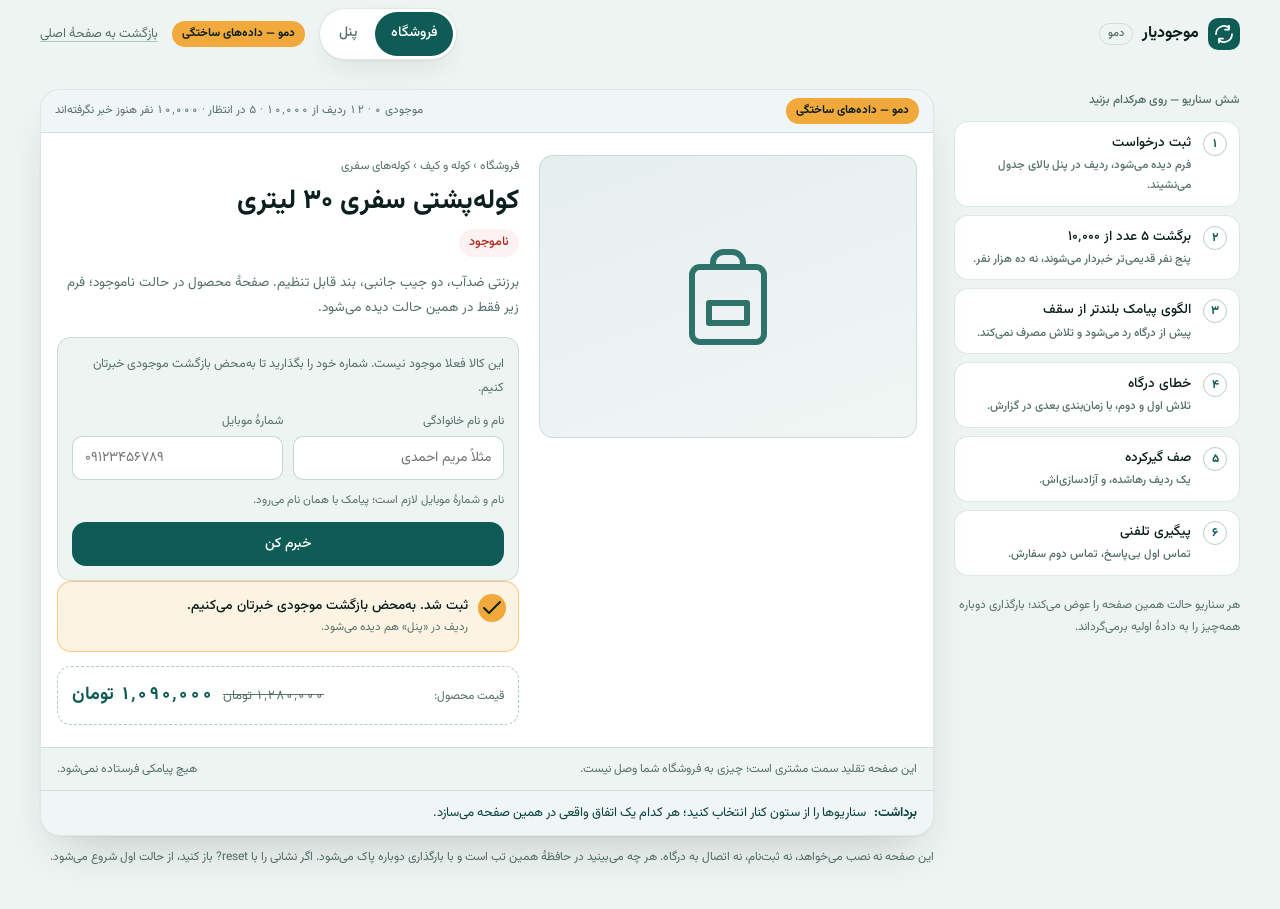
==== commit bcd8879b: "Align the form with the real plugin (fidelity pass) - labels: «نام و نام خانوادگی» / «شمارهٔ موبایل»" ====
--- a/demo/index.html
+++ b/demo/index.html
@@ -7,6 +7,7 @@
 <meta name="description" content="دموی تعاملی موجودیار: فرم «خبرم کن» در فروشگاه و پنل مدیریت، با داده‌های ساختگی. هیچ پیامکی فرستاده نمی‌شود.">
 <meta name="color-scheme" content="light">
 <meta name="theme-color" content="#EEF4F2">
+<link rel="icon" href="../assets/favicon.svg" type="image/svg+xml">
 <link rel="preload" href="../fonts/Vazirmatn-Regular.woff2" as="font" type="font/woff2" crossorigin>
 <link rel="preload" href="../fonts/Vazirmatn-Bold.woff2" as="font" type="font/woff2" crossorigin>
 <style>
@@ -104,6 +105,7 @@
 .dm-desc{font-size:13.5px;color:var(--mjy-muted);max-inline-size:34em}
 .dm-form{margin-block-start:16px;padding:14px;background:var(--mjy-bg);border:1px solid var(--mjy-line);border-radius:var(--radius-md);display:grid;gap:10px}
 .dm-form-row{display:grid;grid-template-columns:1fr 1fr;gap:10px}
+.dm-form-intro{font-size:12.5px;color:var(--mjy-muted);line-height:1.95;margin:0}
 .dm-field{display:grid;gap:4px}
 .dm-field label{font-size:12px;color:var(--mjy-muted)}
 .dm-field label .opt{color:var(--mjy-muted);font-size:11.5px}
@@ -113,6 +115,11 @@
 .dm-input[aria-invalid="true"]{border-color:var(--mjy-danger)}
 .dm-hint{font-size:11.5px;color:var(--mjy-muted)}
 .dm-hint.err{color:var(--mjy-danger)}
+.dm-price-box{margin-block-start:14px;padding:12px 14px;border:1px dashed rgba(14,92,85,.32);border-radius:var(--radius-md);display:flex;flex-wrap:wrap;align-items:baseline;gap:4px 12px;justify-content:space-between}
+.dm-price-box-label{font-size:12px;color:var(--mjy-muted)}
+.dm-price-box-line{display:inline-flex;align-items:baseline;gap:10px;font-variant-numeric:tabular-nums}
+.dm-price-box-line s{font-size:13px;color:var(--mjy-muted)}
+.dm-price-box-line b{font-size:18px;color:var(--mjy-primary);font-weight:700}
 .dm-btn{display:inline-flex;align-items:center;justify-content:center;gap:7px;min-block-size:var(--tap);
   padding:8px 18px;background:var(--mjy-primary);color:#fff;border:1px solid transparent;border-radius:var(--radius-md);
   font-size:14px;font-weight:500;line-height:1.6;transition:background-color .16s ease-out,transform .16s ease-out}
@@ -319,23 +326,23 @@
               <p class="dm-crumb">فروشگاه › کوله و کیف › کوله‌های سفری</p>
               <h1 class="dm-prod-name">کوله‌پشتی سفری ۳۰ لیتری</h1>
               <div class="dm-prod-meta">
-                <span class="dm-price">۱٬۲۸۰٬۰۰۰ تومان</span>
                 <span class="dm-stock out" id="shop-stock">ناموجود</span>
               </div>
               <p class="dm-desc">برزنتی ضدآب، دو جیب جانبی، بند قابل تنظیم. صفحهٔ محصول در حالت ناموجود؛ فرم زیر فقط در همین حالت دیده می‌شود.</p>
 
               <form class="dm-form" id="shop-form" novalidate>
+                <p class="dm-form-intro">این کالا فعلا موجود نیست. شماره خود را بگذارید تا به‌محض بازگشت موجودی خبرتان کنیم.</p>
                 <div class="dm-form-row">
                   <div class="dm-field">
-                    <label for="shop-name">نام <span class="opt">(اختیاری)</span></label>
-                    <input class="dm-input" id="shop-name" name="name" type="text" autocomplete="off" placeholder="سارا محمدی">
+                    <label for="shop-name">نام و نام خانوادگی</label>
+                    <input class="dm-input" id="shop-name" name="name" type="text" autocomplete="off" placeholder="مثلاً مریم احمدی">
                   </div>
                   <div class="dm-field">
                     <label for="shop-tel">شمارهٔ موبایل</label>
-                    <input class="dm-input" id="shop-tel" name="tel" type="tel" inputmode="tel" autocomplete="off" placeholder="۰۹۱۲۳۴۵۶۴۷" aria-describedby="shop-hint">
+                    <input class="dm-input" id="shop-tel" name="tel" type="tel" inputmode="tel" autocomplete="off" placeholder="۰۹۱۲۳۴۵۶۷۸۹" aria-describedby="shop-hint">
                   </div>
                 </div>
-                <p class="dm-hint" id="shop-hint">فقط شماره لازم است. اگر نام خالی بماند، پیامک با «همراه گرامی» نمی‌آید — بدون نام ارسال می‌شود.</p>
+                <p class="dm-hint" id="shop-hint">نام و شمارهٔ موبایل لازم است؛ پیامک با همان نام می‌رود.</p>
                 <button class="dm-btn dm-btn--block" type="submit" id="shop-submit">خبرم کن</button>
               </form>
 
@@ -344,9 +351,14 @@
                   <svg width="24" height="24" viewBox="0 0 24 24" fill="none" stroke="currentColor" stroke-width="2" stroke-linecap="round" stroke-linejoin="round" aria-hidden="true"><path d="M20 6 9 17l-5-5"></path></svg>
                 </span>
                 <div>
-                  <p id="shop-success-text">ثبت شد — به‌محض موجود شدن پیامک می‌کنیم</p>
+                  <p id="shop-success-text">ثبت شد. به‌محض بازگشت موجودی خبرتان می‌کنیم.</p>
                   <small id="shop-success-meta">ردیف در «پنل» هم دیده می‌شود.</small>
                 </div>
+              </div>
+
+              <div class="dm-price-box">
+                <p class="dm-price-box-label">قیمت محصول:</p>
+                <p class="dm-price-box-line"><s>۱٬۲۸۰٬۰۰۰ تومان</s> <b>۱٬۰۹۰٬۰۰۰ تومان</b></p>
               </div>
             </div>
           </div>
@@ -387,7 +399,7 @@
                 <span class="dm-count">فقط ردیف‌های ناموفق و متوقف‌شده دوباره در صف می‌نشینند.</span>
               </div>
 
-              <div class="dm-table-wrap">
+              <div class="dm-table-wrap" role="region" aria-label="جدول لیست انتظار" tabindex="0">
                 <table class="dm-table">
                   <caption>لیست انتظار — <span id="total-caption">نمایش ۱۲ ردیف از ۱۰٬۰۰۰ ثبت‌شده</span></caption>
                   <thead>
@@ -581,6 +593,7 @@
 
   /* ---------- state ---------- */
   var S = seed();
+  var shopDone = false;
   if (/[?&]reset\b/.test(location.search)) S = seed();
 
   var $ = function (sel) { return document.querySelector(sel); };
@@ -699,11 +712,14 @@
     var badge = $("#shop-stock");
     badge.textContent = stock > 0 ? "موجود (" + toFa(stock) + ")" : "ناموجود";
     badge.className = "dm-stock " + (stock > 0 ? "in" : "out");
-    $("#shop-form").hidden = stock > 0 || !$("#shop-success").hidden;
+    $("#shop-form").hidden = stock > 0;
+    var ok = $("#shop-success");
     if (stock > 0) {
-      $("#shop-success").hidden = false;
+      ok.hidden = false;
       $("#shop-success-text").textContent = "این کالا موجود شد.";
       $("#shop-success-meta").textContent = "فرم «خبرم کن» از صفحه برداشته می‌شود؛ همان کاری که افزونه می‌کند.";
+    } else if (!shopDone) {
+      ok.hidden = true;
     }
   }
 
@@ -738,6 +754,14 @@
     var clean = String(tel || "").replace(/[۰-۹]/g, function (c) { return FA.indexOf(c); }).replace(/\D/g, "");
     nameEl.setAttribute("aria-invalid", "false");
     telEl.setAttribute("aria-invalid", "false");
+    if (!String(name || "").trim()) {
+      nameEl.setAttribute("aria-invalid", "true");
+      hint.className = "dm-hint err";
+      hint.textContent = "نام و نام خانوادگی لازم است؛ پیامک با همین نام می‌رود.";
+      if (fromUser) announce("نام لازم است.");
+      nameEl.focus();
+      return false;
+    }
     if (clean.length < 10) {
       telEl.setAttribute("aria-invalid", "true");
       hint.className = "dm-hint err";
@@ -754,13 +778,15 @@
       return false;
     }
     var r = addRow(String(name || "").trim(), full);
+    shopDone = true;
     hint.className = "dm-hint";
-    hint.textContent = "فقط شماره لازم است. اگر نام خالی بماند، پیامک بدون نام ارسال می‌شود.";
-    $("#shop-form").hidden = true;
+    hint.textContent = "نام و شمارهٔ موبایل لازم است؛ پیامک با همان نام می‌رود.";
+    nameEl.value = "";
+    telEl.value = "";
     var ok = $("#shop-success");
     ok.hidden = false;
-    $("#shop-success-text").textContent = "ثبت شد — به‌محض موجود شدن پیامک می‌کنیم";
-    $("#shop-success-meta").textContent = (r.name ? r.name : "بدون نام") + " · " + mask(full) + " · ردیف در «پنل» دیده می‌شود.";
+    $("#shop-success-text").textContent = "ثبت شد. به‌محض بازگشت موجودی خبرتان می‌کنیم.";
+    $("#shop-success-meta").textContent = r.name + " · " + mask(full) + " · ردیف در «پنل» دیده می‌شود.";
     logEvent("ok", "درخواست ثبت شد.", "ردیف «" + (r.name || mask(full)) + "» در بالای جدول انتظار نشست؛ هنوز پیامکی در صف نیست.");
     render();
     announce("درخواست ثبت شد. ردیف در پنل اضافه شد.");
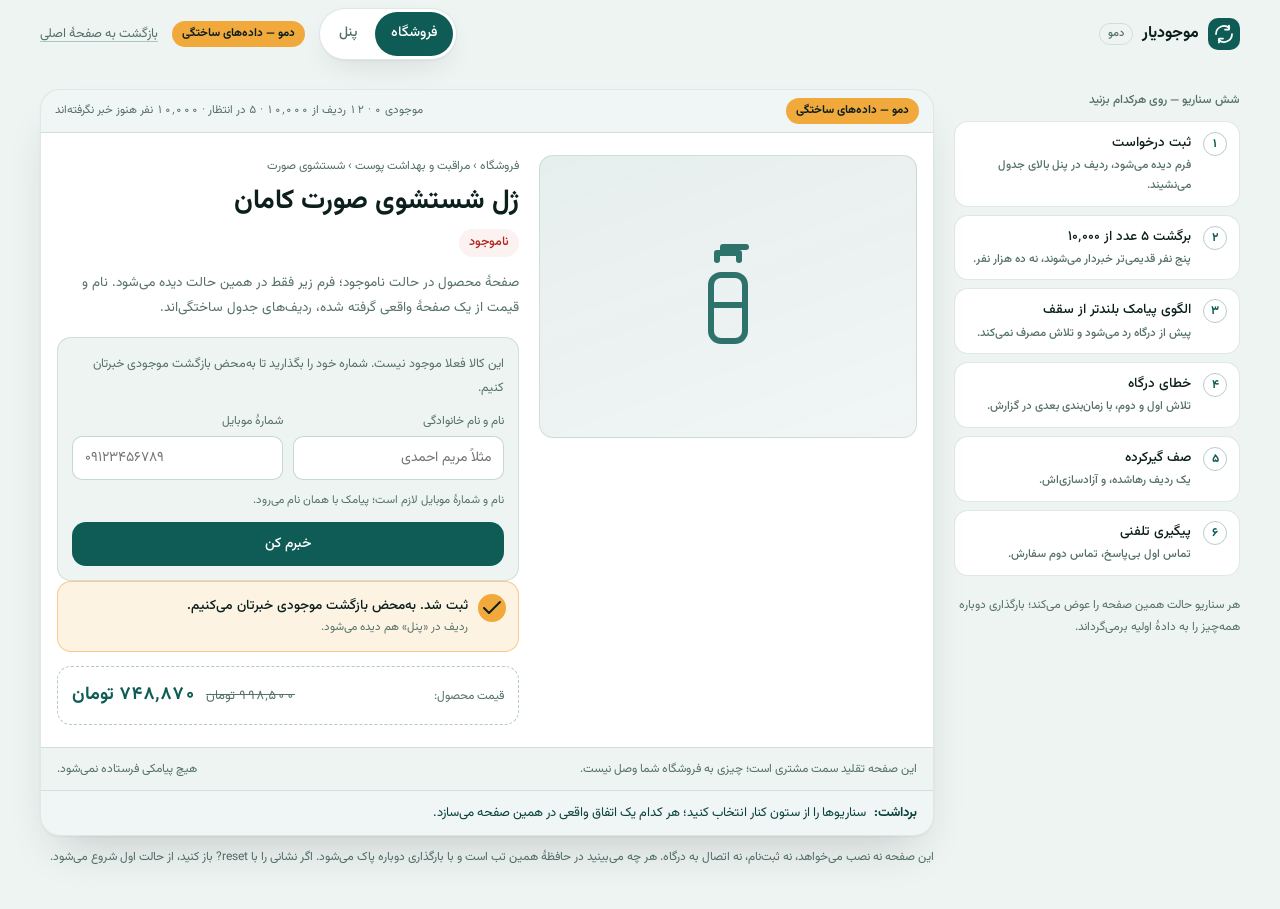
==== commit 005800f1: "Remove the last invented data - mock product is the real one from the screenshot, at the real prices" ====
--- a/demo/index.html
+++ b/demo/index.html
@@ -316,19 +316,19 @@
           <div class="dm-shop">
             <div class="dm-media" aria-hidden="true">
               <svg width="24" height="24" viewBox="0 0 24 24" fill="none" stroke="currentColor" stroke-width="1.2" stroke-linecap="round" stroke-linejoin="round" aria-hidden="true">
-                <path d="M9 6V5.2A2.2 2.2 0 0 1 11.2 3h1.6A2.2 2.2 0 0 1 15 5.2V6"></path>
-                <path d="M6.4 6h11.2A1.6 1.6 0 0 1 19.2 7.6v11.8a1.6 1.6 0 0 1-1.6 1.6H6.4a1.6 1.6 0 0 1-1.6-1.6V7.6A1.6 1.6 0 0 1 6.4 6Z"></path>
-                <path d="M8.2 13.2h7.6v4H8.2z"></path>
-                <path d="M4.8 10.4v4.6M19.2 10.4v4.6"></path>
+                <path d="M9.8 4.6V3.2h4.4v1.4"></path>
+                <path d="M11 3.2V2h4.6"></path>
+                <path d="M8.6 9.6a2 2 0 0 1 2-2h2.8a2 2 0 0 1 2 2v9.2a2 2 0 0 1-2 2h-2.8a2 2 0 0 1-2-2Z"></path>
+                <path d="M9.4 13.6h5.2"></path>
               </svg>
             </div>
             <div>
-              <p class="dm-crumb">فروشگاه › کوله و کیف › کوله‌های سفری</p>
-              <h1 class="dm-prod-name">کوله‌پشتی سفری ۳۰ لیتری</h1>
+              <p class="dm-crumb">فروشگاه › مراقبت و بهداشت پوست › شستشوی صورت</p>
+              <h1 class="dm-prod-name">ژل شستشوی صورت کامان</h1>
               <div class="dm-prod-meta">
                 <span class="dm-stock out" id="shop-stock">ناموجود</span>
               </div>
-              <p class="dm-desc">برزنتی ضدآب، دو جیب جانبی، بند قابل تنظیم. صفحهٔ محصول در حالت ناموجود؛ فرم زیر فقط در همین حالت دیده می‌شود.</p>
+              <p class="dm-desc">صفحهٔ محصول در حالت ناموجود؛ فرم زیر فقط در همین حالت دیده می‌شود. نام و قیمت از یک صفحهٔ واقعی گرفته شده، ردیف‌های جدول ساختگی‌اند.</p>
 
               <form class="dm-form" id="shop-form" novalidate>
                 <p class="dm-form-intro">این کالا فعلا موجود نیست. شماره خود را بگذارید تا به‌محض بازگشت موجودی خبرتان کنیم.</p>
@@ -358,7 +358,7 @@
 
               <div class="dm-price-box">
                 <p class="dm-price-box-label">قیمت محصول:</p>
-                <p class="dm-price-box-line"><s>۱٬۲۸۰٬۰۰۰ تومان</s> <b>۱٬۰۹۰٬۰۰۰ تومان</b></p>
+                <p class="dm-price-box-line"><s>۹۹۸٬۵۰۰ تومان</s> <b>۷۴۸٬۸۷۰ تومان</b></p>
               </div>
             </div>
           </div>
@@ -441,7 +441,7 @@
 
               <div class="dm-card">
                 <h3>گزارش رویدادها <span class="dm-count" id="log-count"></span></h3>
-                <div class="dm-log" id="log"><div class="dm-ev dm-ev--info"><div class="dm-ev-t"><b>پایش موجودی اجرا شد.</b><span class="dm-ev-time">۱۴:۰۵</span></div><p>موجودی «کوله‌پشتی سفری ۳۰ لیتری» صفر است؛ لیست انتظار بسته می‌ماند.</p></div><div class="dm-ev dm-ev--info"><div class="dm-ev-t"><b>پنل باز شد.</b><span class="dm-ev-time">۱۴:۰۶</span></div><p>داده‌های این صفحه ساختگی‌اند و در حافظهٔ همین تب می‌مانند.</p></div></div>
+                <div class="dm-log" id="log"><div class="dm-ev dm-ev--info"><div class="dm-ev-t"><b>پایش موجودی اجرا شد.</b><span class="dm-ev-time">۱۴:۰۵</span></div><p>موجودی «ژل شستشوی صورت کامان» صفر است؛ لیست انتظار بسته می‌ماند.</p></div><div class="dm-ev dm-ev--info"><div class="dm-ev-t"><b>پنل باز شد.</b><span class="dm-ev-time">۱۴:۰۶</span></div><p>داده‌های این صفحه ساختگی‌اند و در حافظهٔ همین تب می‌مانند.</p></div></div>
               </div>
             </div>
           </div>
@@ -548,7 +548,7 @@
         row(12, "", "۰۹۳۸۸۸۹۹۰۰", "۱۴۰۵/۰۸/۰۷", "closed")
       ],
       log: [
-        { kind: "info", time: "۱۴:۰۵", title: "پایش موجودی اجرا شد.", detail: "موجودی «کوله‌پشتی سفری ۳۰ لیتری» صفر است؛ لیست انتظار بسته می‌ماند." },
+        { kind: "info", time: "۱۴:۰۵", title: "پایش موجودی اجرا شد.", detail: "موجودی «ژل شستشوی صورت کامان» صفر است؛ لیست انتظار بسته می‌ماند." },
         { kind: "info", time: "۱۴:۰۶", title: "پنل باز شد.", detail: "داده‌های این صفحه ساختگی‌اند و در حافظهٔ همین تب می‌مانند." }
       ]
     };
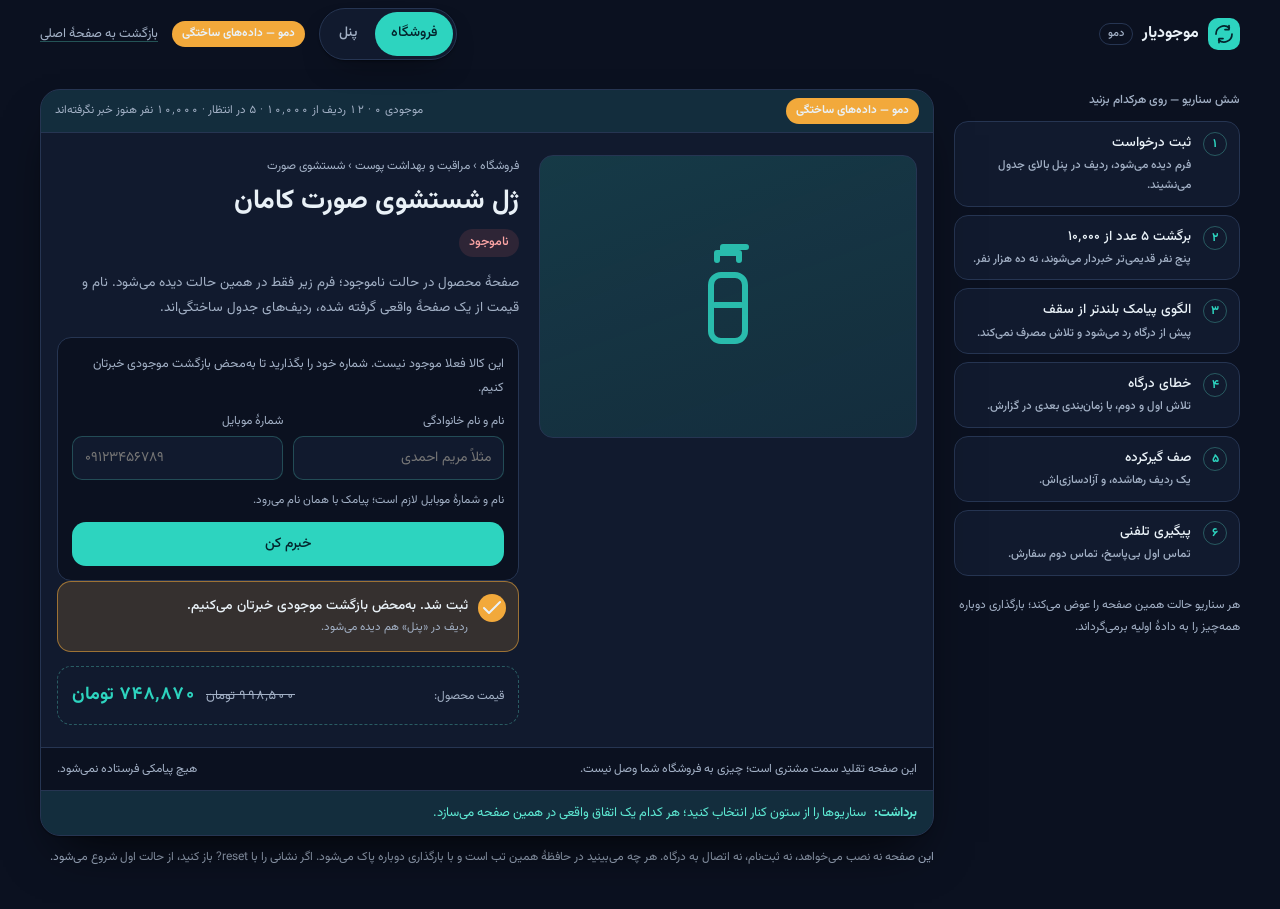
==== commit e1d70e92: "Rebuild the landing on a dark visual system Modelled on the Gapineh landing: dark navy surfaces, one" ====
--- a/demo/index.html
+++ b/demo/index.html
@@ -6,7 +6,7 @@
 <title>دمؤ موجودیار — فروشگاه و پنل، بدون نصب</title>
 <meta name="description" content="دموی تعاملی موجودیار: فرم «خبرم کن» در فروشگاه و پنل مدیریت، با داده‌های ساختگی. هیچ پیامکی فرستاده نمی‌شود.">
 <meta name="color-scheme" content="light">
-<meta name="theme-color" content="#EEF4F2">
+<meta name="theme-color" content="#0B1120">
 <link rel="icon" href="../assets/favicon.svg" type="image/svg+xml">
 <link rel="preload" href="../fonts/Vazirmatn-Regular.woff2" as="font" type="font/woff2" crossorigin>
 <link rel="preload" href="../fonts/Vazirmatn-Bold.woff2" as="font" type="font/woff2" crossorigin>
@@ -16,14 +16,14 @@
 @font-face{font-family:"Vazirmatn";src:url("../fonts/Vazirmatn-Medium.woff2") format("woff2");font-weight:500;font-style:normal;font-display:swap}
 @font-face{font-family:"Vazirmatn";src:url("../fonts/Vazirmatn-Bold.woff2") format("woff2");font-weight:700;font-style:normal;font-display:swap}
 :root{
-  --mjy-primary:#0E5C55;--mjy-primary-ink:#0A423D;--mjy-accent:#F2A93B;
-  --mjy-bg:#EEF4F2;--mjy-surface:#FFFFFF;--mjy-ink:#0B1F1C;--mjy-muted:#55706B;
-  --mjy-line:rgba(14,92,85,.14);--mjy-danger:#B3261E;
+  --mjy-primary:#2DD4BF;--mjy-primary-ink:#5EEAD4;--mjy-accent:#F2A93B;--on-primary:#04252D;
+  --mjy-bg:#0B1120;--mjy-surface:#111A2E;--mjy-surface-2:#17223B;--mjy-ink:#E9F1F7;--mjy-muted:#A3B1C6;
+  --mjy-line:#263552;--mjy-danger:#FCA5A5;
   --radius-lg:20px;--radius-md:14px;--radius-sm:10px;
-  --tint:rgba(14,92,85,.06);--tint2:rgba(14,92,85,.10);
-  --amber:rgba(242,169,59,.14);--danger-bg:rgba(179,38,30,.06);
-  --shadow:0 1px 2px rgba(11,31,28,.04),0 12px 32px -12px rgba(11,31,28,.14);
-  --shadow-lg:0 1px 2px rgba(11,31,28,.05),0 24px 48px -18px rgba(11,31,28,.2);
+  --tint:rgba(45,212,191,.10);--tint2:rgba(45,212,191,.17);
+  --amber:rgba(242,169,59,.16);--danger-bg:rgba(248,113,113,.12);
+  --shadow:0 1px 2px rgba(0,0,0,.35),0 14px 32px -18px rgba(0,0,0,.7);
+  --shadow-lg:0 1px 2px rgba(0,0,0,.4),0 26px 50px -20px rgba(0,0,0,.8);
   --tap:44px;
 }
 *,*::before,*::after{box-sizing:border-box}
@@ -49,15 +49,15 @@
 @supports (backdrop-filter:blur(1px)){.dm-top.is-stuck{backdrop-filter:blur(14px) saturate(140%)}}
 .dm-top-in{display:flex;align-items:center;gap:14px;flex-wrap:wrap;min-block-size:64px;padding-block:8px}
 .dm-brand{display:inline-flex;align-items:center;gap:9px;font-weight:700;font-size:16px;color:var(--mjy-ink);text-decoration:none}
-.dm-mark{display:grid;place-items:center;inline-size:32px;block-size:32px;border-radius:var(--radius-sm);background:var(--mjy-primary);color:#fff;flex:0 0 auto}
+.dm-mark{display:grid;place-items:center;inline-size:32px;block-size:32px;border-radius:var(--radius-sm);background:var(--mjy-primary);color:var(--on-primary);flex:0 0 auto}
 .dm-ver{font-size:11px;font-weight:500;color:var(--mjy-muted);border:1px solid var(--mjy-line);border-radius:999px;padding-inline:8px;line-height:1.9}
 .dm-seg{margin-inline-start:auto;display:inline-flex;gap:2px;padding:3px;background:var(--mjy-surface);
   border:1px solid var(--mjy-line);border-radius:999px;box-shadow:var(--shadow)}
 .dm-seg button{min-block-size:44px;padding-inline:16px;border-radius:999px;font-size:14px;font-weight:500;color:var(--mjy-muted);transition:background-color .16s ease-out,color .16s ease-out}
-.dm-seg button[aria-selected="true"]{background:var(--mjy-primary);color:#fff}
+.dm-seg button[aria-selected="true"]{background:var(--mjy-primary);color:var(--on-primary)}
 .dm-seg button:hover{color:var(--mjy-ink)}
-.dm-seg button[aria-selected="true"]:hover{color:#fff}
-.dm-back{font-size:13px;color:var(--mjy-muted);text-decoration:underline;text-underline-offset:4px;text-decoration-color:rgba(14,92,85,.3);min-block-size:var(--tap);display:inline-flex;align-items:center}
+.dm-seg button[aria-selected="true"]:hover{color:var(--on-primary)}
+.dm-back{font-size:13px;color:var(--mjy-muted);text-decoration:underline;text-underline-offset:4px;text-decoration-color:rgba(94,234,212,.3);min-block-size:var(--tap);display:inline-flex;align-items:center}
 .dm-back:hover{color:var(--mjy-primary-ink)}
 
 .dm-main{display:grid;grid-template-columns:286px minmax(0,1fr);gap:20px;padding-block:20px 40px;align-items:start}
@@ -68,11 +68,11 @@
 .dm-rail-btn{display:grid;grid-template-columns:26px 1fr;gap:10px;align-items:start;text-align:start;
   background:var(--mjy-surface);border:1px solid var(--mjy-line);border-radius:var(--radius-md);
   padding:10px 12px;min-block-size:var(--tap);transition:border-color .16s ease-out,background-color .16s ease-out,transform .16s ease-out}
-.dm-rail-btn:hover{border-color:rgba(14,92,85,.34);background:#fff}
+.dm-rail-btn:hover{border-color:rgba(94,234,212,.34);background:var(--mjy-surface-2)}
 .dm-rail-btn:active{transform:translateY(1px)}
 .dm-rail-btn.is-running{border-color:var(--mjy-primary);background:var(--tint)}
 .dm-rail-btn:disabled{opacity:.55;cursor:progress}
-.dm-rail-n{display:grid;place-items:center;inline-size:24px;block-size:24px;border-radius:999px;border:1px solid rgba(14,92,85,.3);
+.dm-rail-n{display:grid;place-items:center;inline-size:24px;block-size:24px;border-radius:999px;border:1px solid rgba(94,234,212,.3);
   color:var(--mjy-primary);font-size:12px;font-weight:700;line-height:1}
 .dm-rail-t{font-size:13.5px;font-weight:500;line-height:1.65}
 .dm-rail-s{display:block;font-size:11.5px;color:var(--mjy-muted);line-height:1.7;margin-block-start:2px}
@@ -110,24 +110,24 @@
 .dm-field label{font-size:12px;color:var(--mjy-muted)}
 .dm-field label .opt{color:var(--mjy-muted);font-size:11.5px}
 .dm-input{inline-size:100%;min-block-size:var(--tap);padding:8px 12px;background:var(--mjy-surface);
-  border:1px solid rgba(14,92,85,.24);border-radius:var(--radius-sm);font-size:14px;line-height:1.7}
+  border:1px solid rgba(94,234,212,.24);border-radius:var(--radius-sm);font-size:14px;line-height:1.7}
 .dm-input:focus-visible{outline:2px solid var(--mjy-primary);outline-offset:1px}
 .dm-input[aria-invalid="true"]{border-color:var(--mjy-danger)}
 .dm-hint{font-size:11.5px;color:var(--mjy-muted)}
 .dm-hint.err{color:var(--mjy-danger)}
-.dm-price-box{margin-block-start:14px;padding:12px 14px;border:1px dashed rgba(14,92,85,.32);border-radius:var(--radius-md);display:flex;flex-wrap:wrap;align-items:baseline;gap:4px 12px;justify-content:space-between}
+.dm-price-box{margin-block-start:14px;padding:12px 14px;border:1px dashed rgba(94,234,212,.32);border-radius:var(--radius-md);display:flex;flex-wrap:wrap;align-items:baseline;gap:4px 12px;justify-content:space-between}
 .dm-price-box-label{font-size:12px;color:var(--mjy-muted)}
 .dm-price-box-line{display:inline-flex;align-items:baseline;gap:10px;font-variant-numeric:tabular-nums}
 .dm-price-box-line s{font-size:13px;color:var(--mjy-muted)}
 .dm-price-box-line b{font-size:18px;color:var(--mjy-primary);font-weight:700}
 .dm-btn{display:inline-flex;align-items:center;justify-content:center;gap:7px;min-block-size:var(--tap);
-  padding:8px 18px;background:var(--mjy-primary);color:#fff;border:1px solid transparent;border-radius:var(--radius-md);
+  padding:8px 18px;background:var(--mjy-primary);color:var(--on-primary);border:1px solid transparent;border-radius:var(--radius-md);
   font-size:14px;font-weight:500;line-height:1.6;transition:background-color .16s ease-out,transform .16s ease-out}
 .dm-btn:hover{background:var(--mjy-primary-ink)}
 .dm-btn:active{transform:translateY(1px)}
 .dm-btn:focus-visible{outline:2px solid var(--mjy-accent);outline-offset:-6px}
 .dm-btn--ghost{background:transparent;color:var(--mjy-primary-ink);border-color:var(--mjy-line)}
-.dm-btn--ghost:hover{background:var(--tint);border-color:rgba(14,92,85,.3)}
+.dm-btn--ghost:hover{background:var(--tint);border-color:rgba(94,234,212,.3)}
 .dm-btn--sm{min-block-size:44px;padding-inline:12px;font-size:13px;border-radius:var(--radius-sm)}
 .dm-btn--block{inline-size:100%}
 .dm-btn[disabled]{opacity:.5;cursor:not-allowed}
@@ -149,7 +149,7 @@
 .dm-select{min-block-size:44px;padding:4px 10px;background:var(--mjy-surface);border:1px solid var(--mjy-line);border-radius:var(--radius-sm);font-size:13px}
 .dm-count{font-size:12px;color:var(--mjy-muted);font-variant-numeric:tabular-nums}
 .dm-bulk{display:none;align-items:center;gap:8px;flex-wrap:wrap;padding:8px 10px;margin-block-end:10px;
-  background:var(--tint);border:1px solid rgba(14,92,85,.22);border-radius:var(--radius-sm);font-size:13px}
+  background:var(--tint);border:1px solid rgba(94,234,212,.22);border-radius:var(--radius-sm);font-size:13px}
 .dm-bulk.on{display:flex}
 
 .dm-table-wrap{overflow-x:auto;border:1px solid var(--mjy-line);border-radius:var(--radius-md)}
@@ -158,7 +158,7 @@
 .dm-table th,.dm-table td{padding:8px 10px;border-block-end:1px solid var(--mjy-line);text-align:start;vertical-align:middle}
 .dm-table thead th{background:var(--tint);font-size:11.5px;font-weight:500;color:var(--mjy-muted);white-space:nowrap;position:sticky;inset-block-start:0}
 .dm-table tbody tr:last-child td{border-block-end:0}
-.dm-table tbody tr:hover td{background:rgba(14,92,85,.035)}
+.dm-table tbody tr:hover td{background:rgba(94,234,212,.035)}
 .dm-table td.nm{font-weight:500}
 .dm-table .anon{color:var(--mjy-muted);font-weight:400}
 .dm-sort{display:inline-flex;align-items:center;gap:5px;font:inherit;color:inherit;min-block-size:44px}
@@ -169,13 +169,13 @@
 .dm-checkwrap{display:grid;place-items:center;min-inline-size:44px;min-block-size:44px;margin:-11px 0;cursor:pointer}
 
 .dm-pill{display:inline-block;font-size:11.5px;font-weight:500;line-height:1.9;border-radius:999px;padding:1px 9px;border:1px solid transparent;white-space:nowrap}
-.p-wait{color:var(--mjy-muted);background:rgba(14,92,85,.07)}
+.p-wait{color:var(--mjy-muted);background:rgba(94,234,212,.07)}
 .p-queue{color:var(--mjy-primary-ink);background:var(--tint2)}
 .p-sent{color:var(--mjy-ink);background:var(--amber);border-color:rgba(242,169,59,.5)}
 .p-fail{color:var(--mjy-danger);background:var(--danger-bg);border-color:rgba(179,38,30,.28)}
 .p-block{color:var(--mjy-danger);background:transparent;border-color:rgba(179,38,30,.45);border-style:dashed}
 .p-cancel{color:var(--mjy-muted);background:transparent;border-color:var(--mjy-line)}
-.p-closed{color:var(--mjy-muted);background:transparent;border-color:rgba(14,92,85,.3)}
+.p-closed{color:var(--mjy-muted);background:transparent;border-color:rgba(94,234,212,.3)}
 
 .dm-detail td{background:var(--mjy-bg);padding:12px}
 .dm-detail-in{display:grid;gap:10px;max-inline-size:60em}
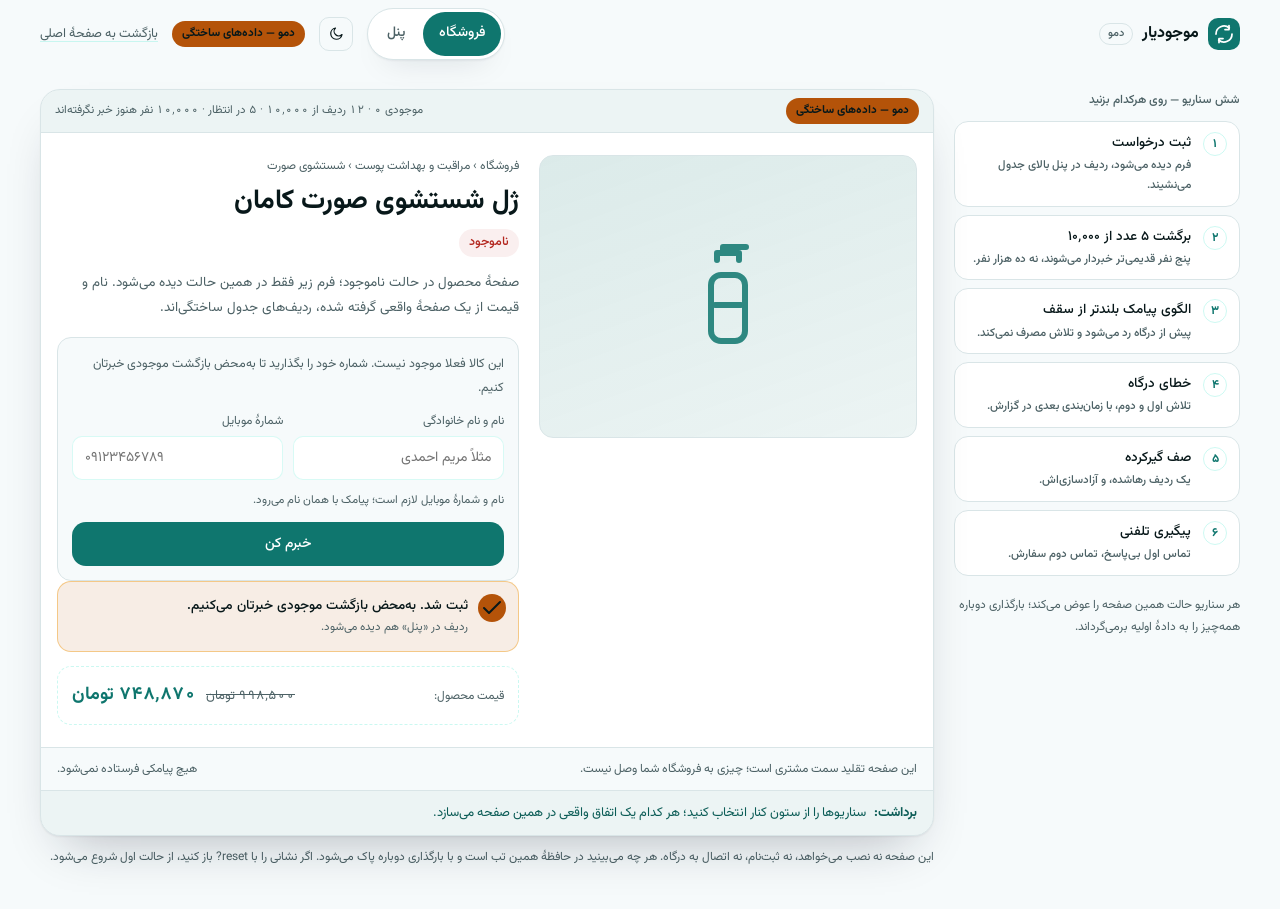
==== commit da997bed: "Light and dark themes, and a compatibility section that sells - assets/theme.js sets data-theme befo" ====
--- a/demo/index.html
+++ b/demo/index.html
@@ -10,6 +10,7 @@
 <link rel="icon" href="../assets/favicon.svg" type="image/svg+xml">
 <link rel="preload" href="../fonts/Vazirmatn-Regular.woff2" as="font" type="font/woff2" crossorigin>
 <link rel="preload" href="../fonts/Vazirmatn-Bold.woff2" as="font" type="font/woff2" crossorigin>
+<script src="../assets/theme.js"></script>
 <style>
 /* ===== tokens ===== */
 @font-face{font-family:"Vazirmatn";src:url("../fonts/Vazirmatn-Regular.woff2") format("woff2");font-weight:400;font-style:normal;font-display:swap}
@@ -26,6 +27,15 @@
   --shadow-lg:0 1px 2px rgba(0,0,0,.4),0 26px 50px -20px rgba(0,0,0,.8);
   --tap:44px;
 }
+[data-theme="light"]{
+  --mjy-primary:#0F766E;--mjy-primary-ink:#0B5C56;--mjy-accent:#B45309;--on-primary:#FFFFFF;
+  --mjy-bg:#F6FAFB;--mjy-surface:#FFFFFF;--mjy-surface-2:#F4F9FA;--mjy-ink:#08181A;--mjy-muted:#4C6165;
+  --mjy-line:#D9E5E7;--mjy-danger:#B3261E;
+  --tint:rgba(15,118,110,.08);--tint2:rgba(15,118,110,.15);
+  --amber:rgba(180,83,9,.10);--danger-bg:rgba(179,38,30,.07);
+  --shadow:0 1px 2px rgba(15,23,42,.05),0 14px 32px -20px rgba(15,23,42,.25);
+  --shadow-lg:0 1px 2px rgba(15,23,42,.06),0 26px 50px -24px rgba(15,23,42,.3);
+}
 *,*::before,*::after{box-sizing:border-box}
 html{-webkit-text-size-adjust:100%}
 body{margin:0;background:var(--mjy-bg);color:var(--mjy-ink);
@@ -57,6 +67,8 @@
 .dm-seg button[aria-selected="true"]{background:var(--mjy-primary);color:var(--on-primary)}
 .dm-seg button:hover{color:var(--mjy-ink)}
 .dm-seg button[aria-selected="true"]:hover{color:var(--on-primary)}
+.dm-theme{display:grid;place-items:center;inline-size:34px;block-size:34px;border:1px solid var(--mjy-line);border-radius:10px;background:transparent;color:var(--mjy-ink);flex:0 0 auto}
+.dm-theme:hover{border-color:var(--mjy-primary);color:var(--mjy-primary-ink)}
 .dm-back{font-size:13px;color:var(--mjy-muted);text-decoration:underline;text-underline-offset:4px;text-decoration-color:rgba(94,234,212,.3);min-block-size:var(--tap);display:inline-flex;align-items:center}
 .dm-back:hover{color:var(--mjy-primary-ink)}
 
@@ -263,6 +275,9 @@
       <button type="button" role="tab" id="tab-panel" aria-controls="pane-panel" aria-selected="false" tabindex="-1">پنل</button>
     </div>
 
+    <button class="dm-theme" id="theme-toggle" type="button" aria-label="تغییر تم" aria-pressed="false">
+      <svg width="16" height="16" viewBox="0 0 24 24" fill="none" stroke="currentColor" stroke-width="1.8" stroke-linecap="round" stroke-linejoin="round" aria-hidden="true"><path d="M21 12.8A8.5 8.5 0 1 1 11.2 3a6.6 6.6 0 0 0 9.8 9.8Z"></path></svg>
+    </button>
     <span class="dm-badge">دمو — داده‌های ساختگی</span>
     <a class="dm-back" href="../index.html#demo">بازگشت به صفحهٔ اصلی</a>
   </div>
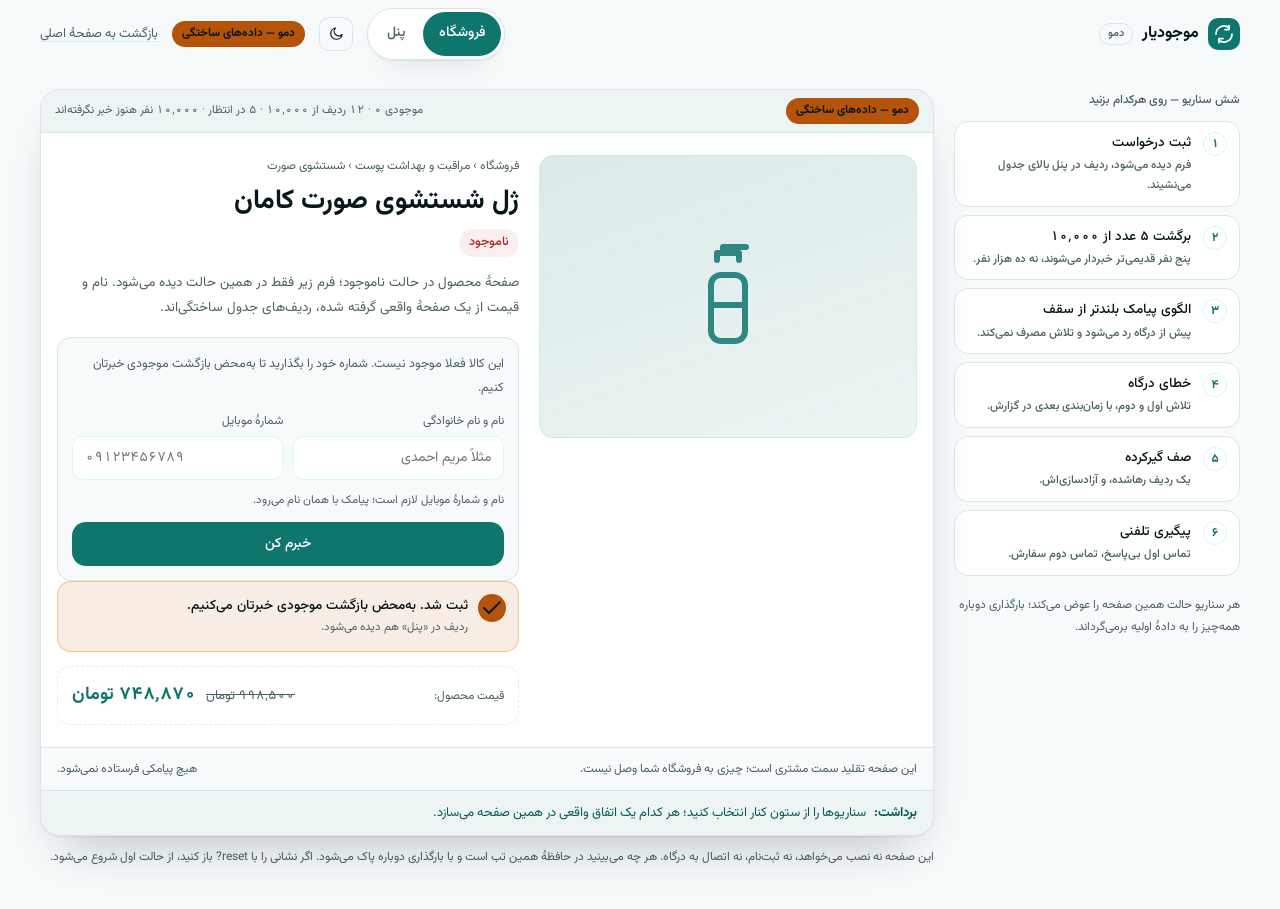
==== commit ee0be2c7: "One figure face, chips that belong, and more depth in the hero - Persian numerals no longer fall thr" ====
--- a/demo/index.html
+++ b/demo/index.html
@@ -39,7 +39,7 @@
 *,*::before,*::after{box-sizing:border-box}
 html{-webkit-text-size-adjust:100%}
 body{margin:0;background:var(--mjy-bg);color:var(--mjy-ink);
-  font-family:"Vazirmatn",system-ui,"Segoe UI",Tahoma,sans-serif;font-size:15px;line-height:1.85;text-align:start}
+  font-family:"Vazirmatn",system-ui,"Segoe UI",Tahoma,sans-serif;font-size:15px;line-height:1.85;text-align:start;font-variant-numeric:tabular-nums}
 h1,h2,h3,p,ul,ol,figure{margin:0}
 ul,ol{padding:0;list-style:none}
 button,input,select{font:inherit;color:inherit}
